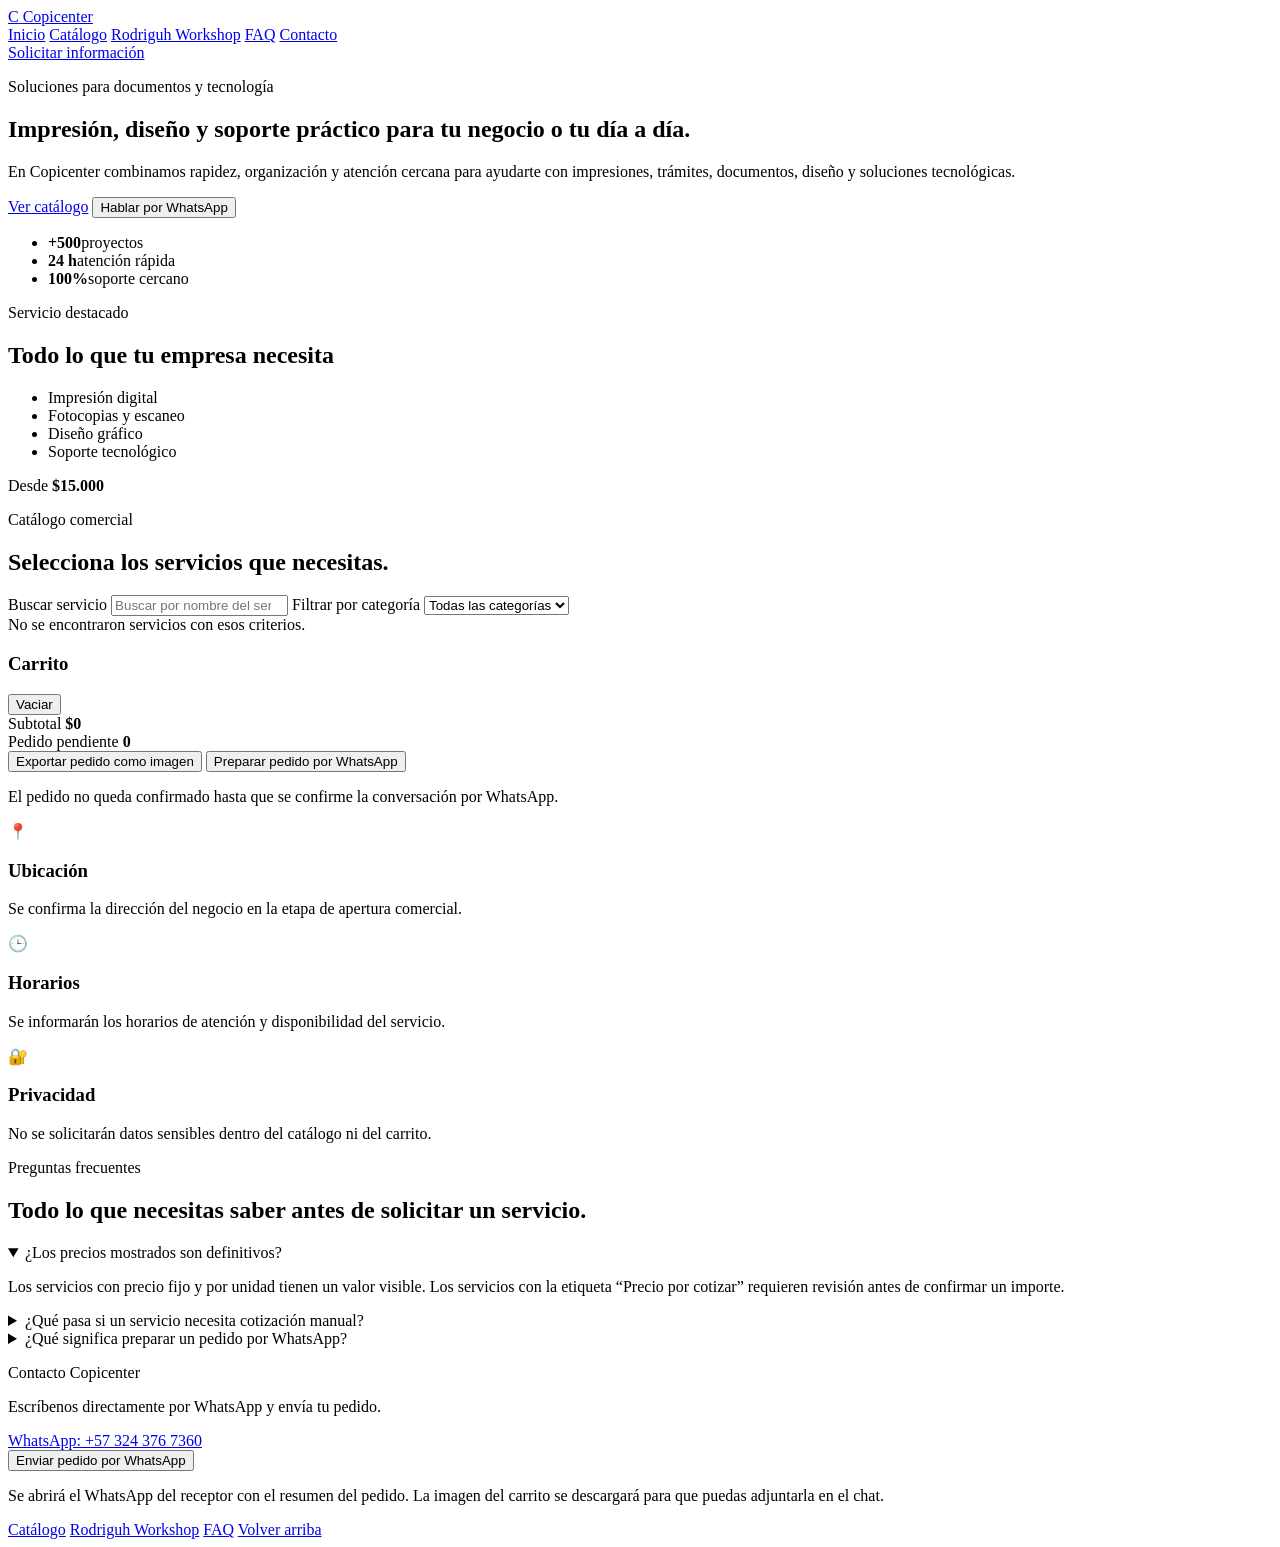
==== index.html @ 2877381b "Publish Copicenter website files" ====
<!DOCTYPE html>
<html lang="es">
  <head>
    <meta charset="UTF-8" />
    <meta name="viewport" content="width=device-width, initial-scale=1.0" />
    <meta
      name="description"
      content="Copicenter ofrece impresiones, documentos, diseño gráfico y soporte tecnológico con Rodrigoh Workshop."
    />
    <meta name="theme-color" content="#16834A" />
    <title>Copicenter | Impresión, documentos y tecnología</title>
    <link rel="icon" type="image/svg+xml" href="assets/favicon.svg" />
    <link rel="preconnect" href="https://fonts.googleapis.com" />
    <link rel="preconnect" href="https://fonts.gstatic.com" crossorigin />
    <link
      href="https://fonts.googleapis.com/css2?family=Inter:wght@400;500;600;700;800&display=swap"
      rel="stylesheet"
    />
    <link rel="stylesheet" href="styles/styles.css" />
    <script defer src="scripts/app.js"></script>
  </head>
  <body>
    <header class="site-header">
      <div class="container nav-wrap">
        <a href="#inicio" class="brand" aria-label="Volver al inicio">
          <span class="brand-mark">C</span>
          <span>Copicenter</span>
        </a>

        <nav class="main-nav" aria-label="Navegación principal">
          <a href="#inicio">Inicio</a>
          <a href="#catalogo">Catálogo</a>
          <a href="./rodriguh-workshop.html">Rodriguh Workshop</a>
          <a href="#faq">FAQ</a>
          <a href="#contacto">Contacto</a>
        </nav>

        <a class="button button-primary" href="#catalogo">Solicitar información</a>
      </div>
    </header>

    <main>
      <section class="hero theme-copicenter" id="inicio">
        <div class="container hero-grid">
          <div class="hero-copy">
            <p class="eyebrow">Soluciones para documentos y tecnología</p>
            <h1>Impresión, diseño y soporte práctico para tu negocio o tu día a día.</h1>
            <p class="lead">
              En Copicenter combinamos rapidez, organización y atención cercana para ayudarte con
              impresiones, trámites, documentos, diseño y soluciones tecnológicas.
            </p>

            <div class="hero-actions">
              <a class="button button-primary" href="#catalogo">Ver catálogo</a>
              <button class="button button-secondary" type="button" data-open-whatsapp>
                Hablar por WhatsApp
              </button>
            </div>

            <ul class="hero-stats" aria-label="estadísticas del servicio">
              <li><strong>+500</strong><span>proyectos</span></li>
              <li><strong>24 h</strong><span>atención rápida</span></li>
              <li><strong>100%</strong><span>soporte cercano</span></li>
            </ul>
          </div>

          <div class="hero-card" aria-label="Resumen del servicio destacado">
            <div class="card-badge">Servicio destacado</div>
            <h2>Todo lo que tu empresa necesita</h2>
            <ul>
              <li>Impresión digital</li>
              <li>Fotocopias y escaneo</li>
              <li>Diseño gráfico</li>
              <li>Soporte tecnológico</li>
            </ul>
            <div class="mini-price">
              <span>Desde</span>
              <strong>$15.000</strong>
            </div>
          </div>
        </div>
      </section>

      <section class="catalog-section section" id="catalogo">
        <div class="container">
          <div class="section-heading">
            <p class="eyebrow eyebrow-green">Catálogo comercial</p>
            <h2>Selecciona los servicios que necesitas.</h2>
          </div>

          <div class="catalog-layout">
            <div class="catalog-panel">
              <div class="toolbar" aria-label="Buscador y filtros">
                <label class="search-field">
                  <span class="sr-only">Buscar servicio</span>
                  <input id="catalog-search" type="search" placeholder="Buscar por nombre del servicio" />
                </label>

                <label class="filter-field">
                  <span class="sr-only">Filtrar por categoría</span>
                  <select id="category-filter">
                    <option value="all">Todas las categorías</option>
                  </select>
                </label>
              </div>

              <div id="catalog-list" class="service-grid" aria-live="polite"></div>
              <div id="catalog-empty" class="empty-state hidden" aria-live="polite">
                No se encontraron servicios con esos criterios.
              </div>
            </div>

            <aside class="cart-panel" aria-label="Carrito de compras">
              <div class="cart-header">
                <h3>Carrito</h3>
                <button id="clear-cart" class="link-button" type="button">Vaciar</button>
              </div>

              <div id="cart-items" class="cart-items"></div>

              <div class="cart-summary">
                <div class="summary-line">
                  <span>Subtotal</span>
                  <strong id="cart-subtotal">$0</strong>
                </div>
                <div class="summary-line warning">
                  <span>Pedido pendiente</span>
                  <strong id="manual-items-count">0</strong>
                </div>
              </div>

              <div class="cart-actions">
                <button id="export-cart-image" class="button button-secondary" type="button">
                  Exportar pedido como imagen
                </button>
                <button id="prepare-whatsapp" class="button button-primary" type="button">
                  Preparar pedido por WhatsApp
                </button>
                <p class="cart-note">
                  El pedido no queda confirmado hasta que se confirme la conversación por WhatsApp.
                </p>
              </div>
            </aside>
          </div>
        </div>
      </section>

      <section class="section info-strip">
        <div class="container info-grid">
          <div class="info-card">
            <span class="info-mark">📍</span>
            <div>
              <h3>Ubicación</h3>
              <p>Se confirma la dirección del negocio en la etapa de apertura comercial.</p>
            </div>
          </div>
          <div class="info-card">
            <span class="info-mark">🕒</span>
            <div>
              <h3>Horarios</h3>
              <p>Se informarán los horarios de atención y disponibilidad del servicio.</p>
            </div>
          </div>
          <div class="info-card">
            <span class="info-mark">🔐</span>
            <div>
              <h3>Privacidad</h3>
              <p>No se solicitarán datos sensibles dentro del catálogo ni del carrito.</p>
            </div>
          </div>
        </div>
      </section>

      <section class="section faq-section" id="faq">
        <div class="container faq-shell">
          <div class="section-heading left">
            <p class="eyebrow eyebrow-green">Preguntas frecuentes</p>
            <h2>Todo lo que necesitas saber antes de solicitar un servicio.</h2>
          </div>

          <div class="faq-list">
            <details open>
              <summary>¿Los precios mostrados son definitivos?</summary>
              <p>
                Los servicios con precio fijo y por unidad tienen un valor visible. Los servicios con la etiqueta
                “Precio por cotizar” requieren revisión antes de confirmar un importe.
              </p>
            </details>

            <details>
              <summary>¿Qué pasa si un servicio necesita cotización manual?</summary>
              <p>
                Se conserva en el carrito como un servicio pendiente y se incluye en el mensaje de WhatsApp para
                revisar los detalles antes de confirmar una tarifa final.
              </p>
            </details>

            <details>
              <summary>¿Qué significa preparar un pedido por WhatsApp?</summary>
              <p>
                Es una solicitud comercial preliminar. No reemplaza la confirmación final del negocio ni la
                conversación directa con el cliente.
              </p>
            </details>
          </div>
        </div>
      </section>
    </main>

    <footer class="site-footer" id="contacto">
      <div class="container footer-wrap">
        <div class="footer-contact">
          <div>
            <p class="footer-brand">Contacto Copicenter</p>
            <p>Escríbenos directamente por WhatsApp y envía tu pedido.</p>
            <a class="footer-phone" href="https://wa.me/573243767360" target="_blank" rel="noopener">
              WhatsApp: +57 324 376 7360
            </a>
          </div>

          <div class="contact-actions">
            <button id="contact-whatsapp" class="button button-primary" type="button">
              Enviar pedido por WhatsApp
            </button>
            <p class="contact-note">
              Se abrirá el WhatsApp del receptor con el resumen del pedido. La imagen del carrito se descargará
              para que puedas adjuntarla en el chat.
            </p>
            <p id="contact-alert" class="contact-alert" role="status" aria-live="polite"></p>
          </div>
        </div>

        <div class="footer-links">
          <a href="#catalogo">Catálogo</a>
          <a href="./rodriguh-workshop.html">Rodriguh Workshop</a>
          <a href="#faq">FAQ</a>
          <a href="#inicio">Volver arriba</a>
        </div>
      </div>
    </footer>
  </body>
</html>
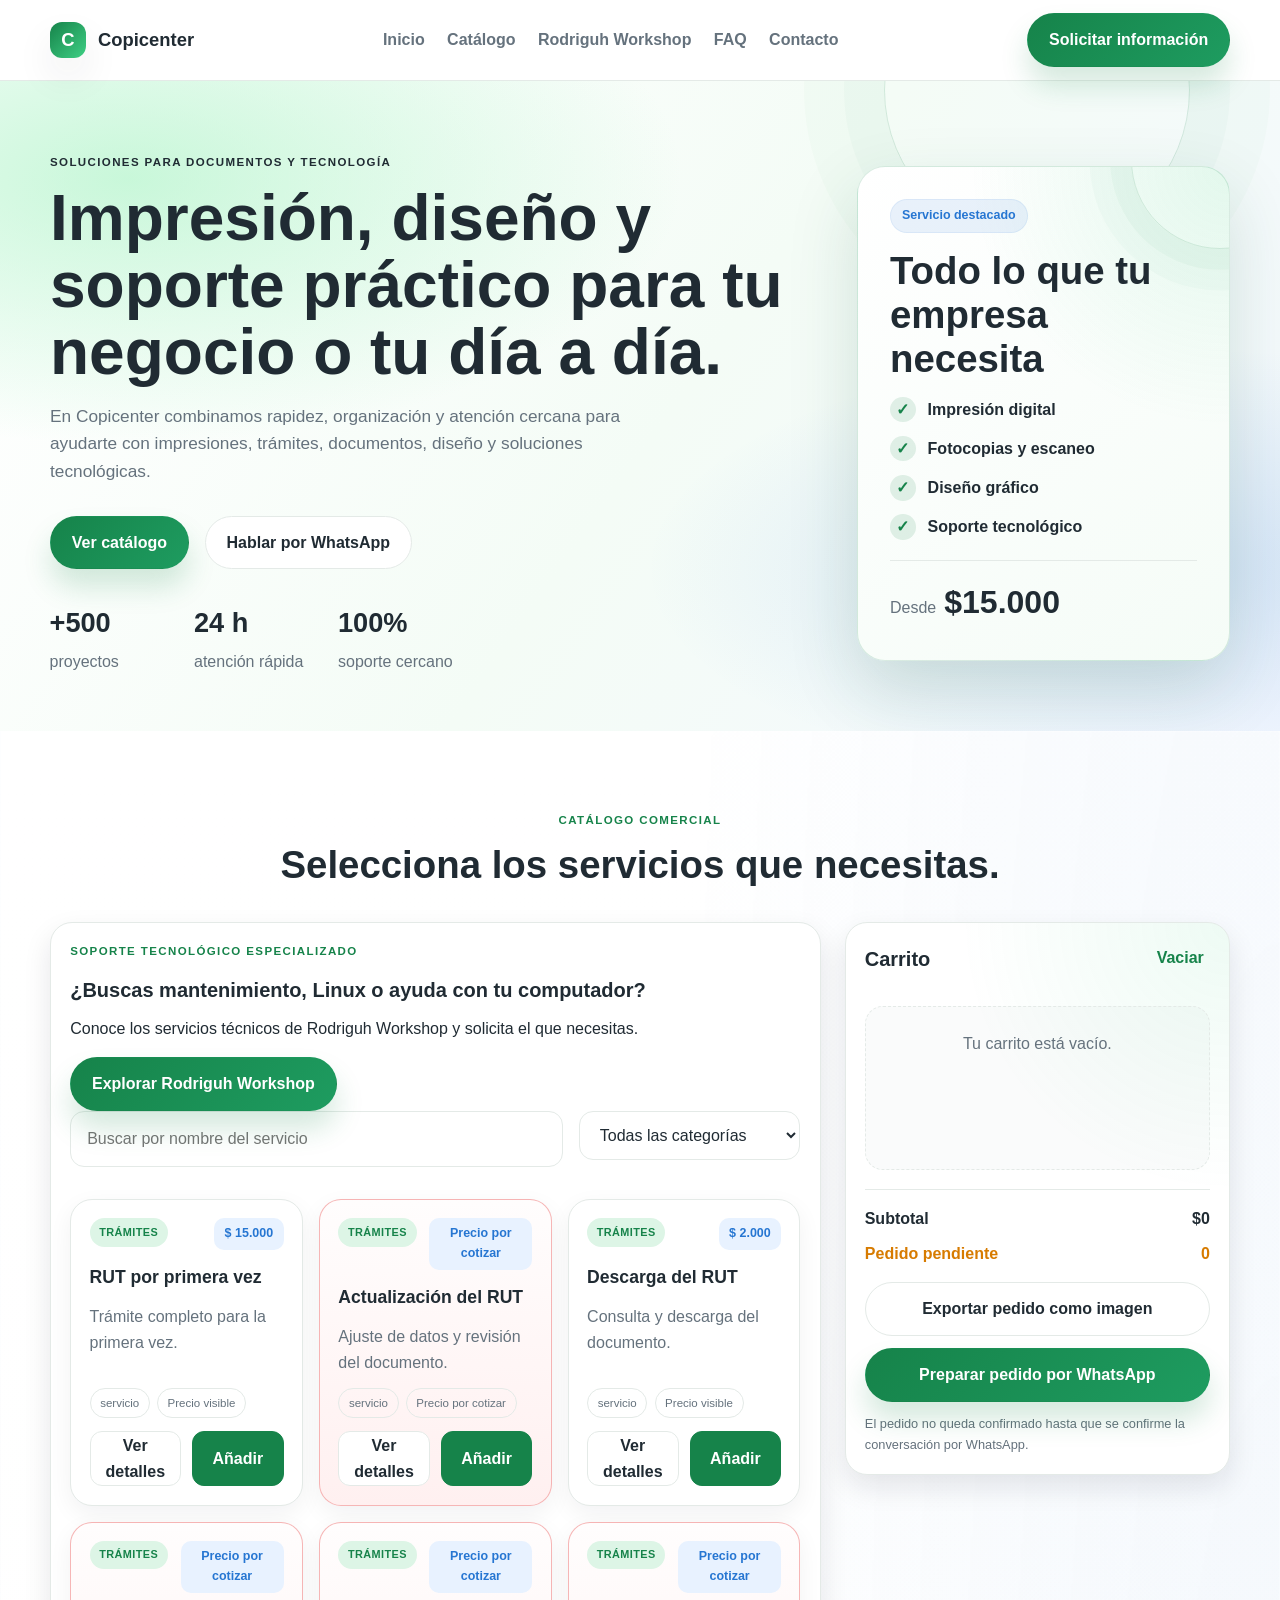
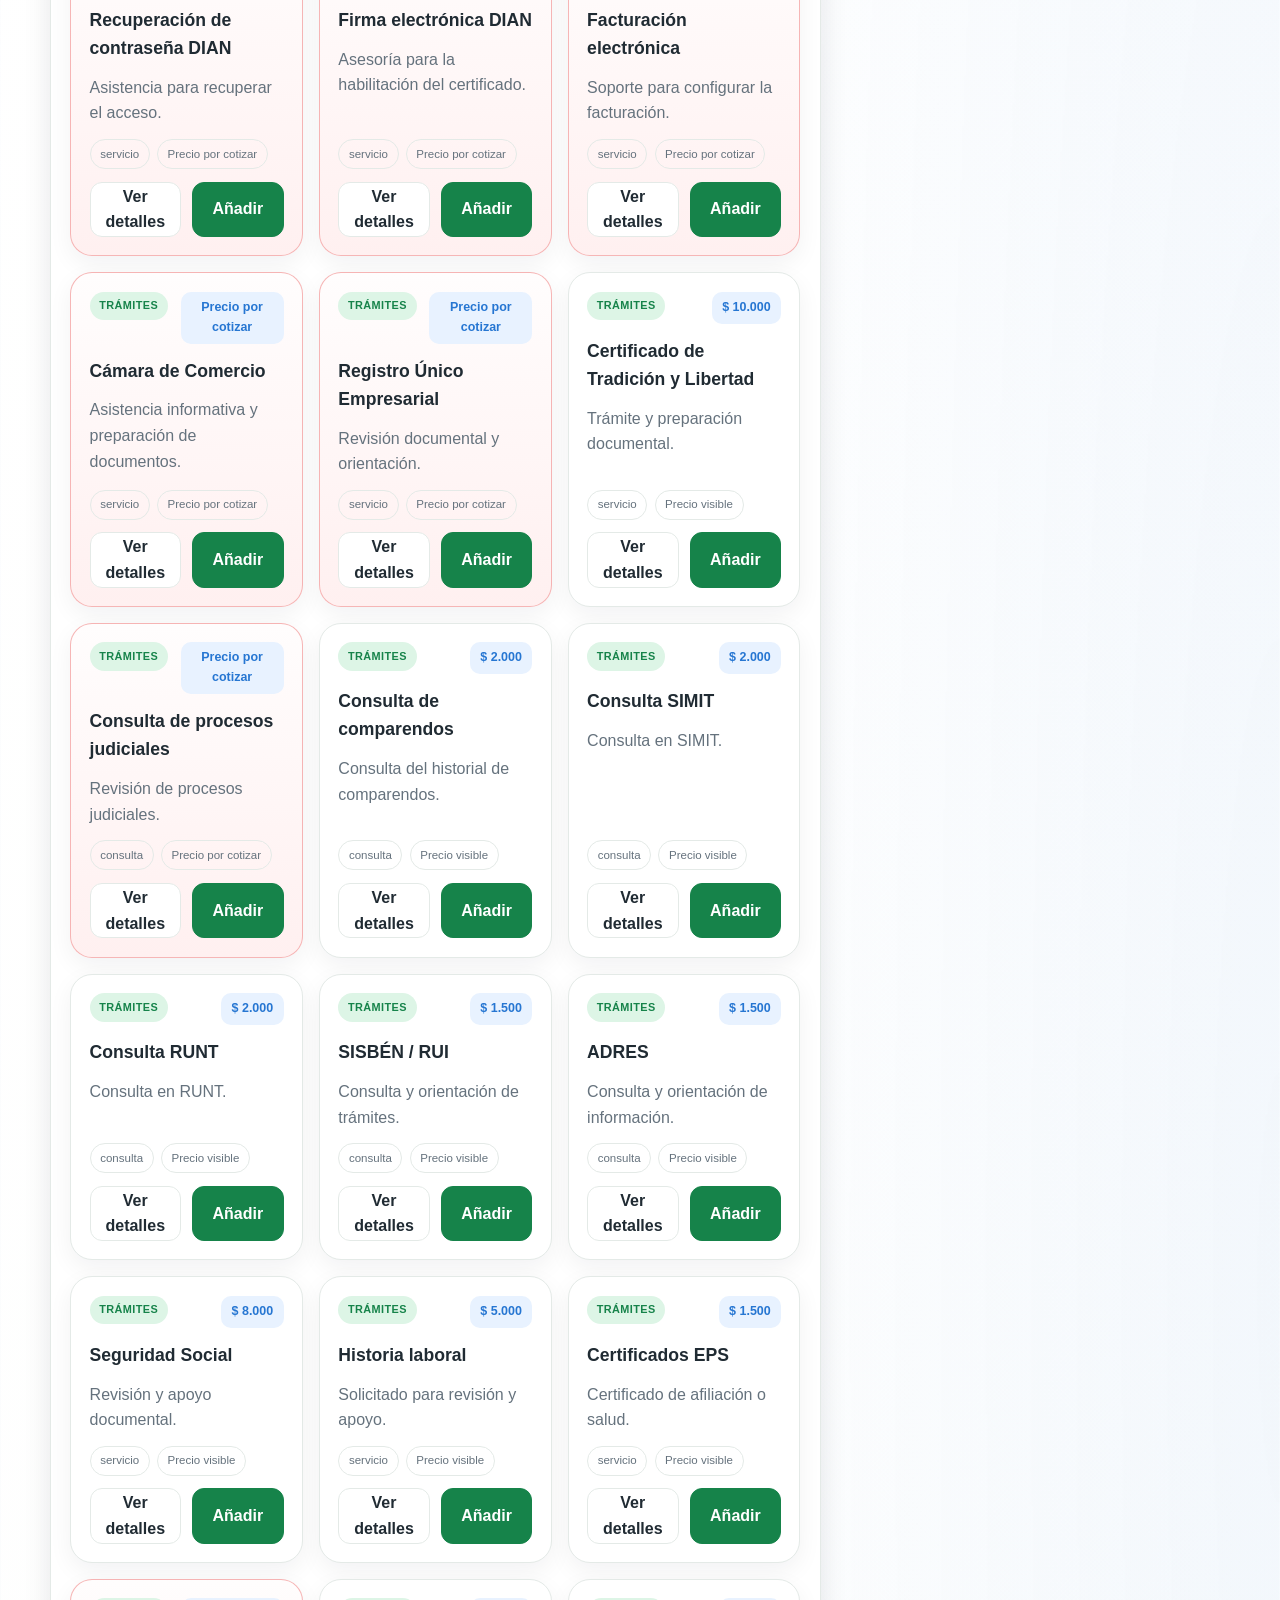
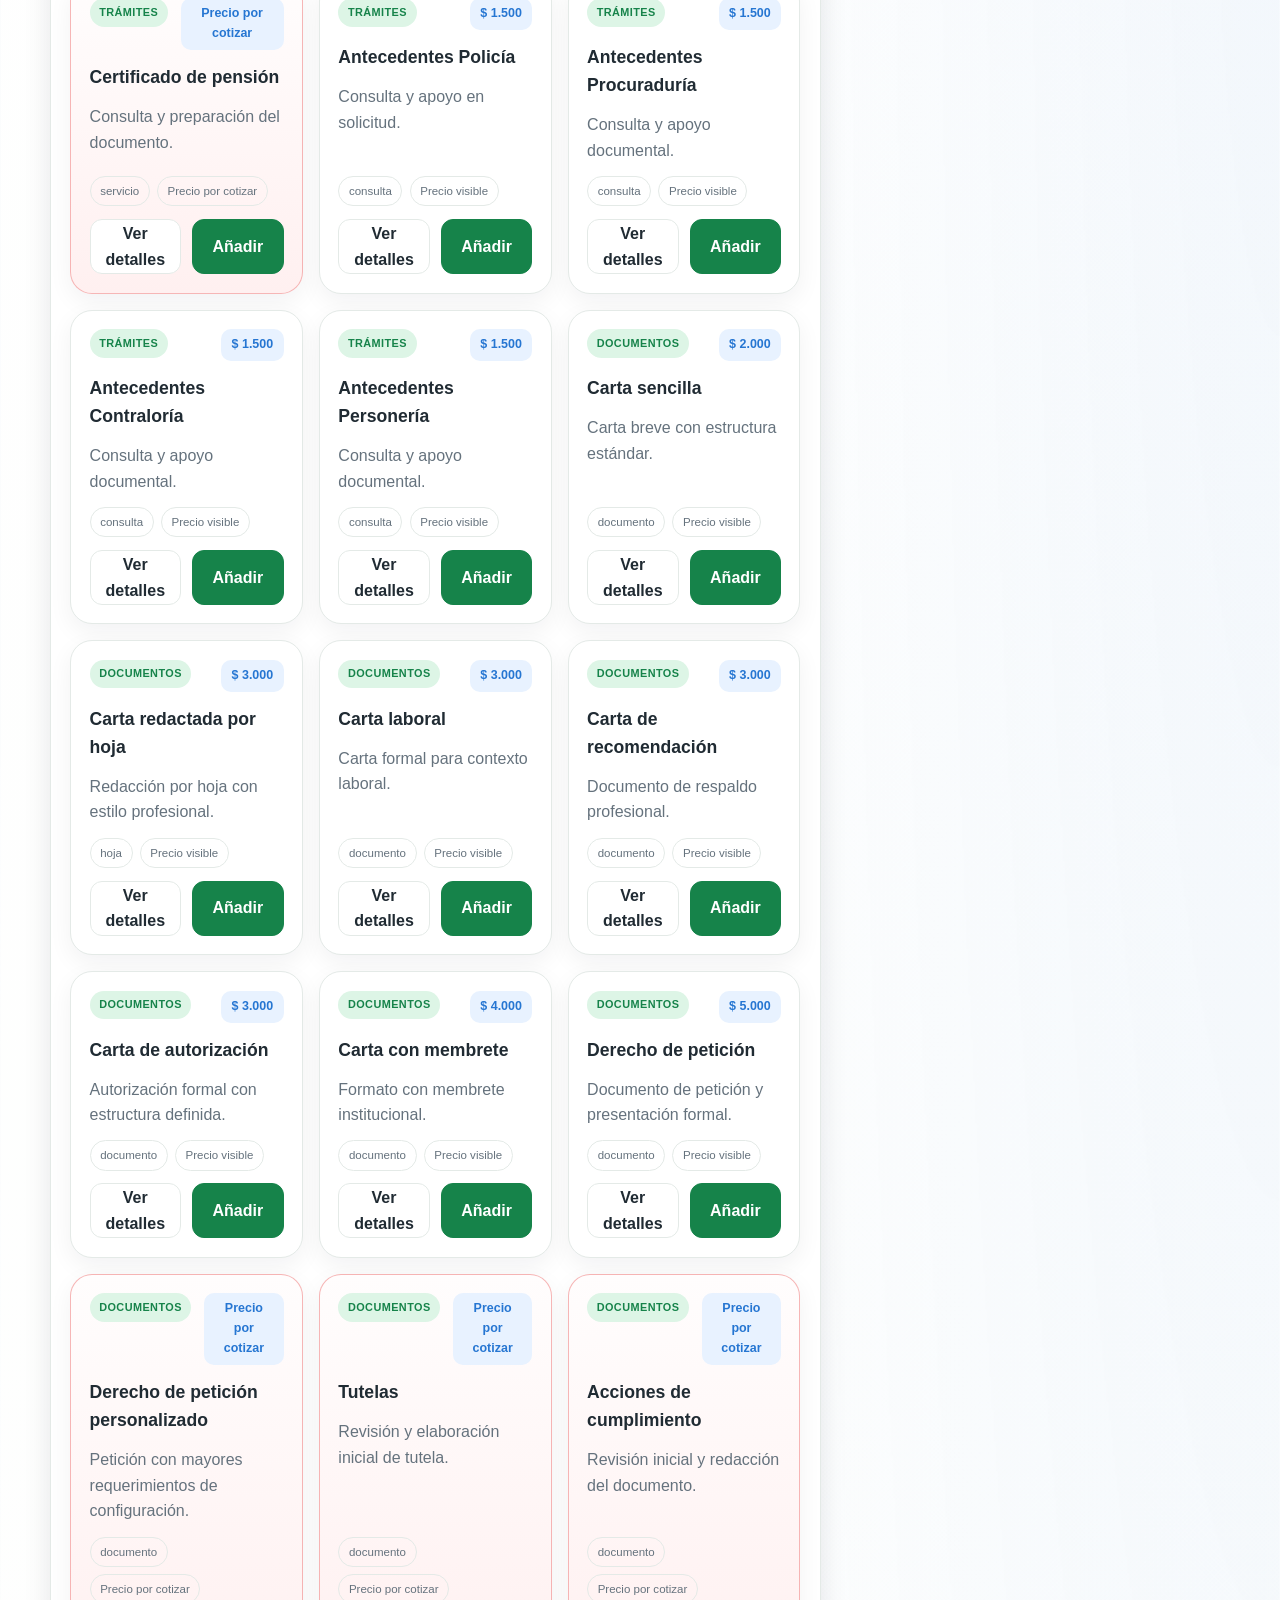
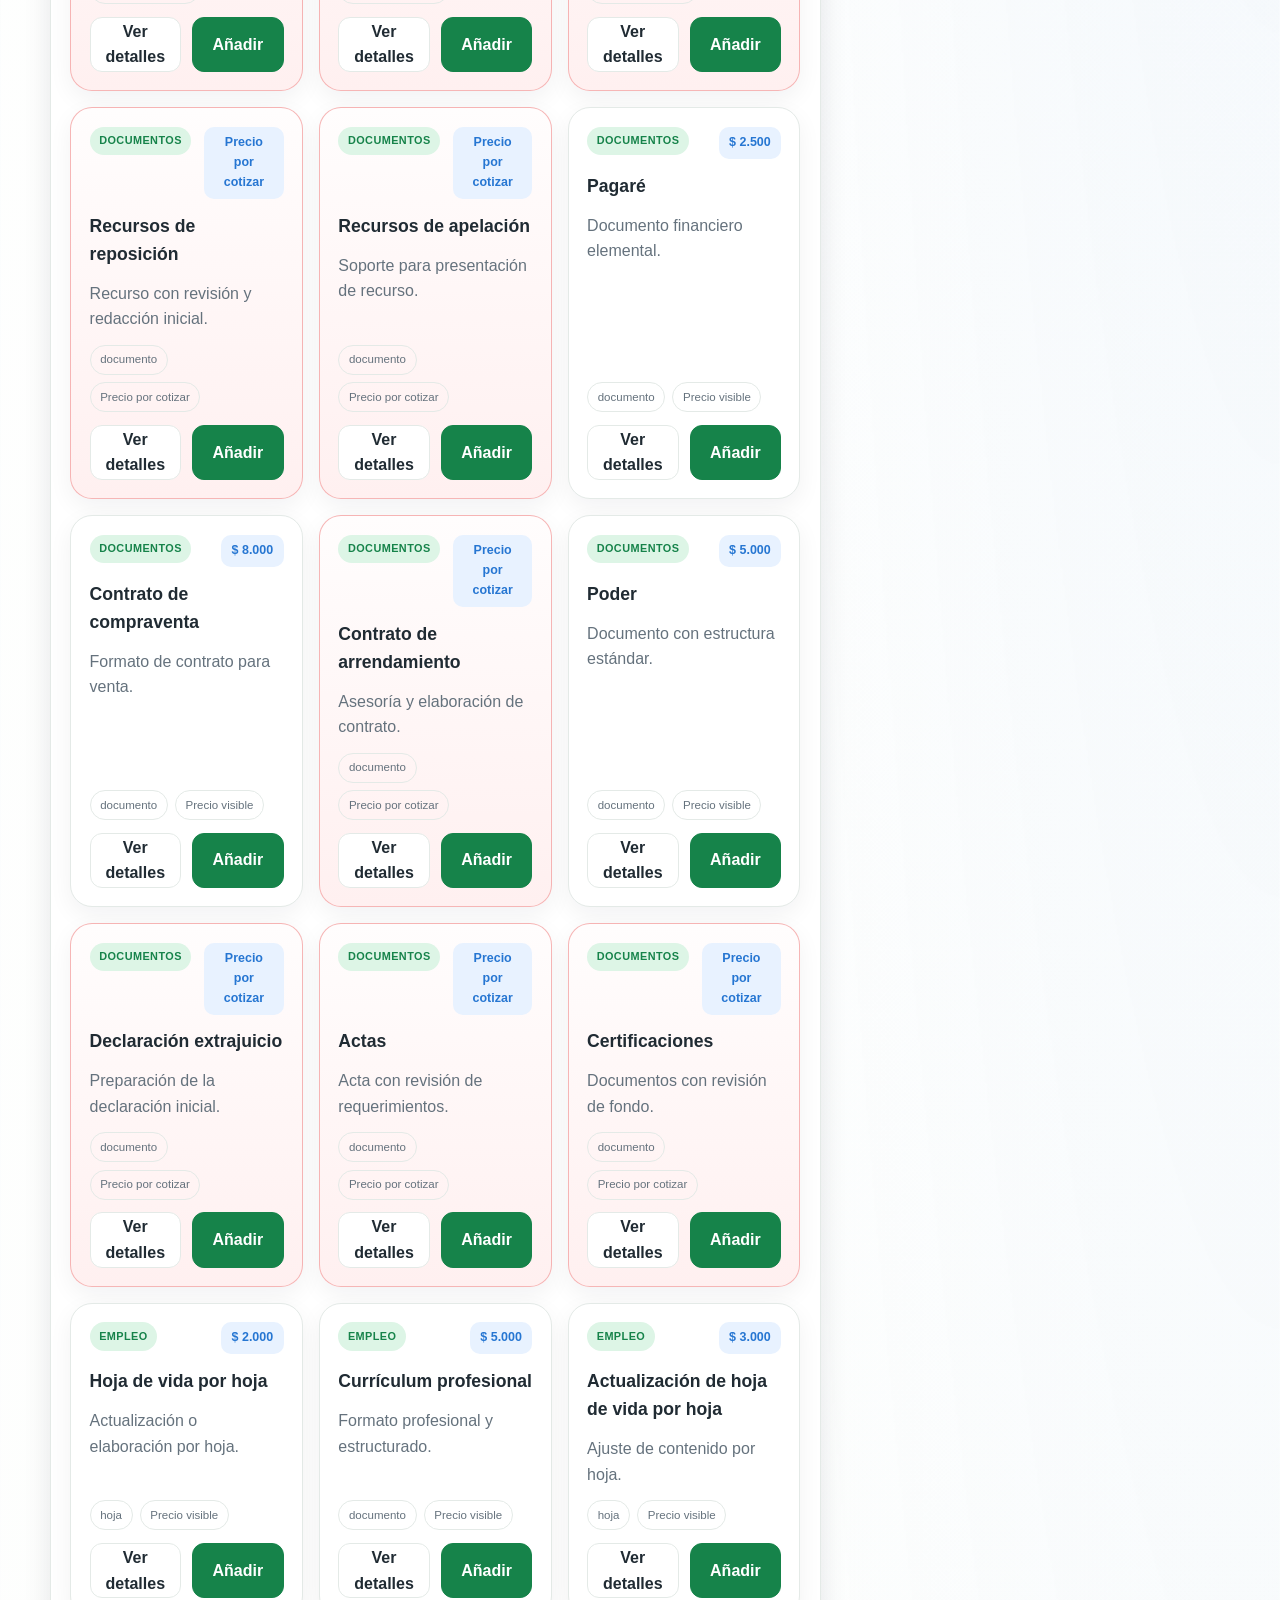
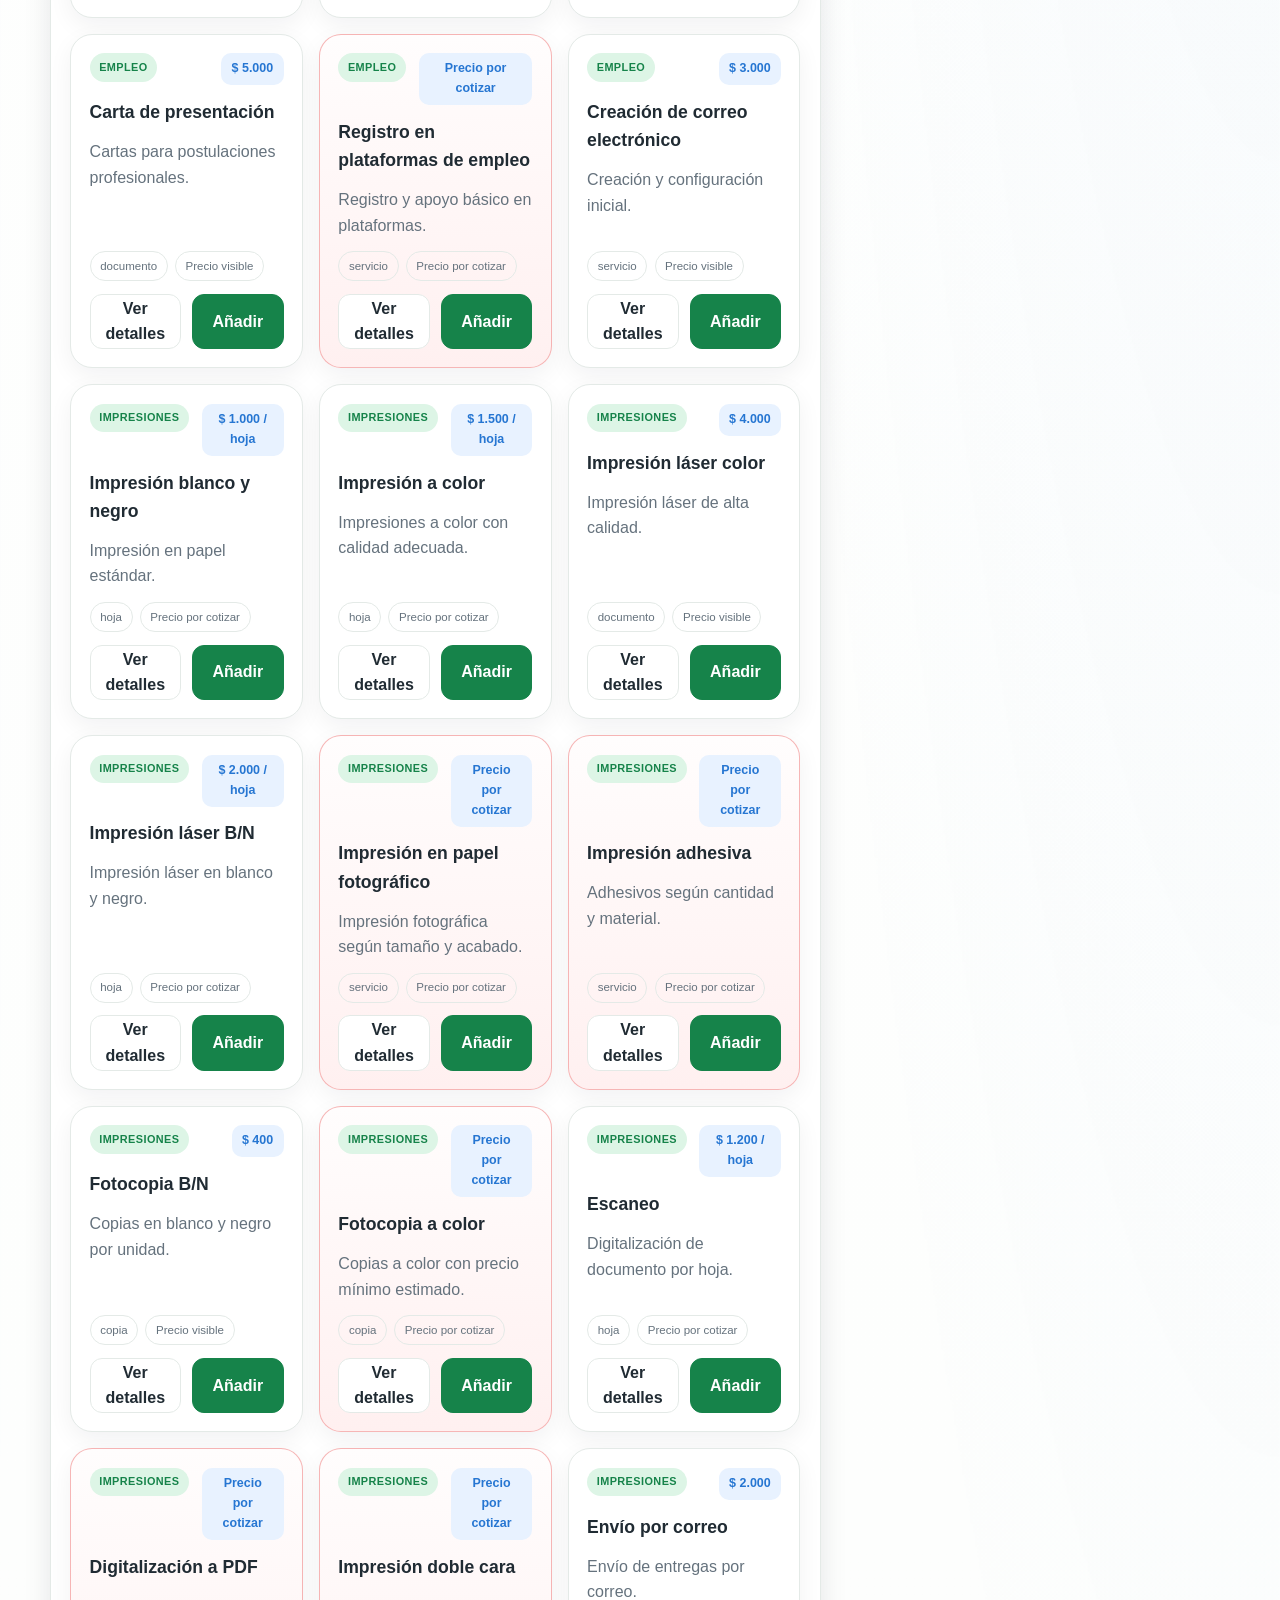
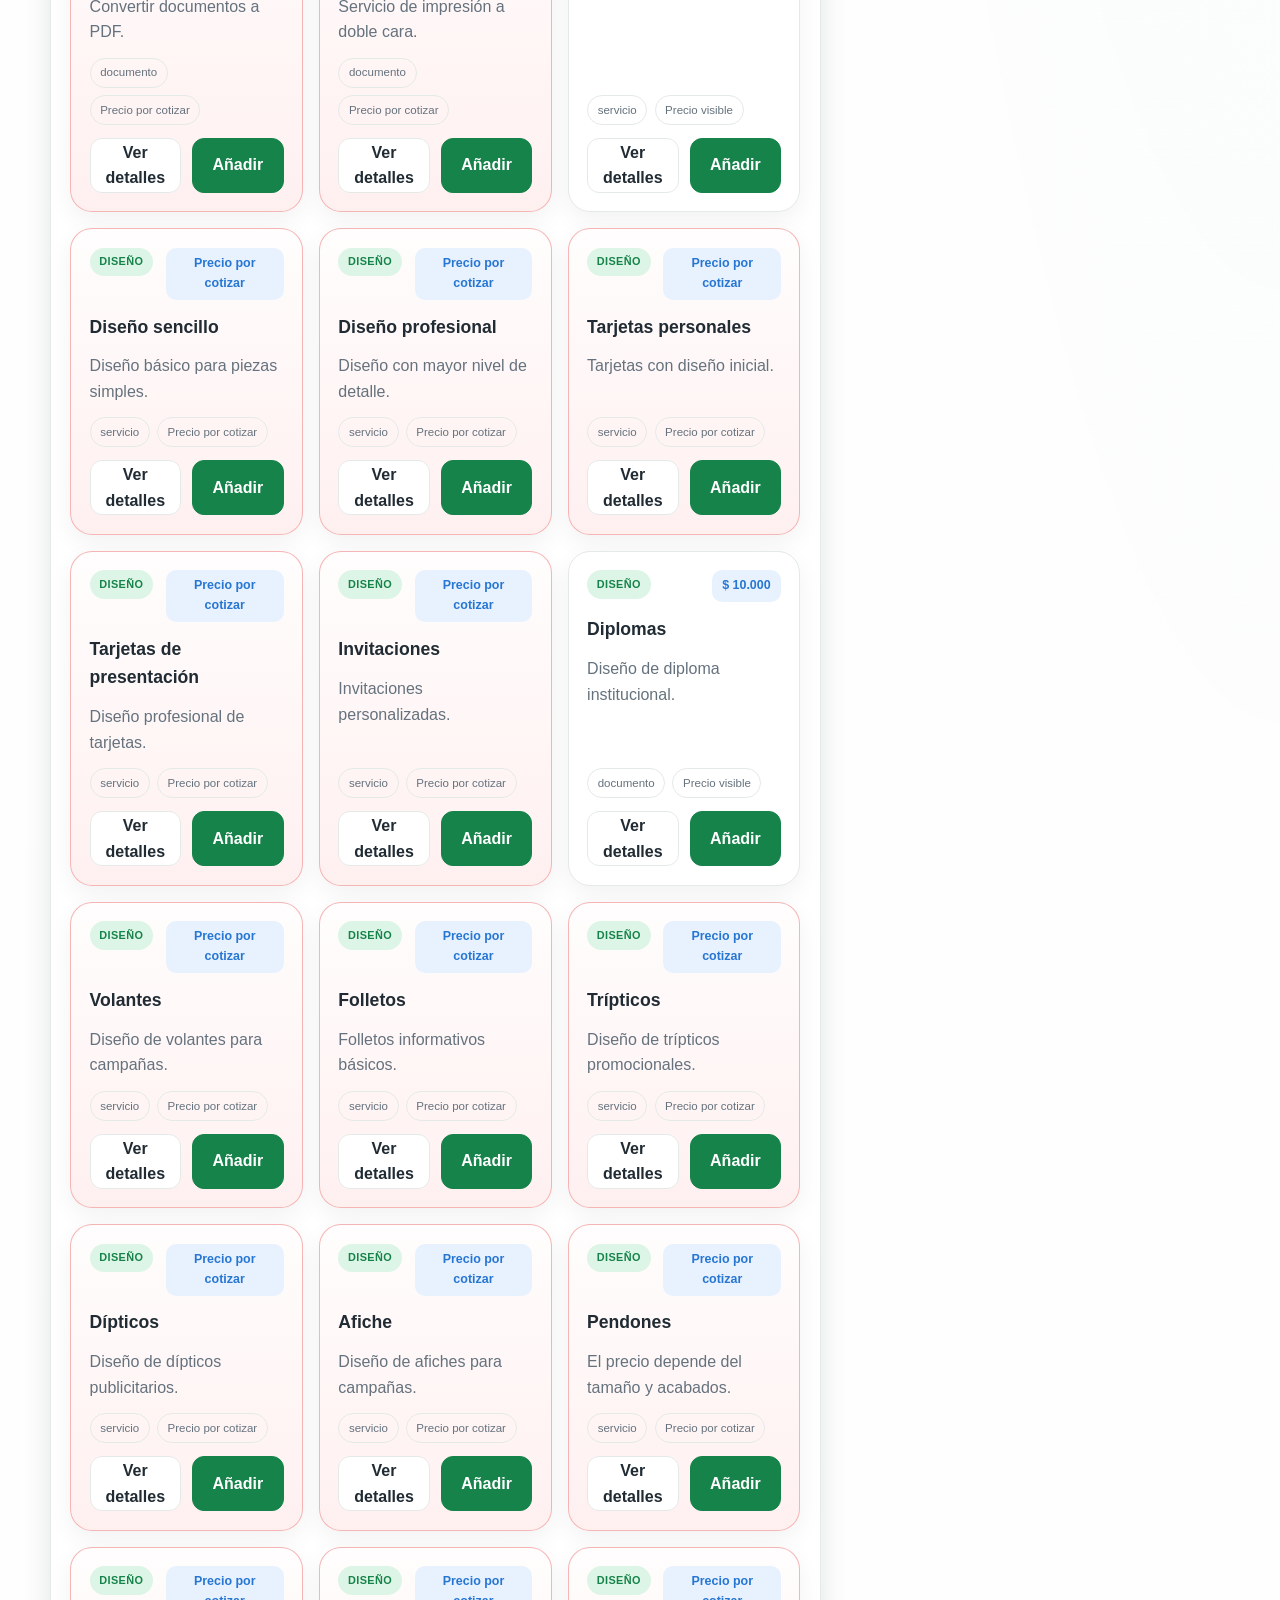
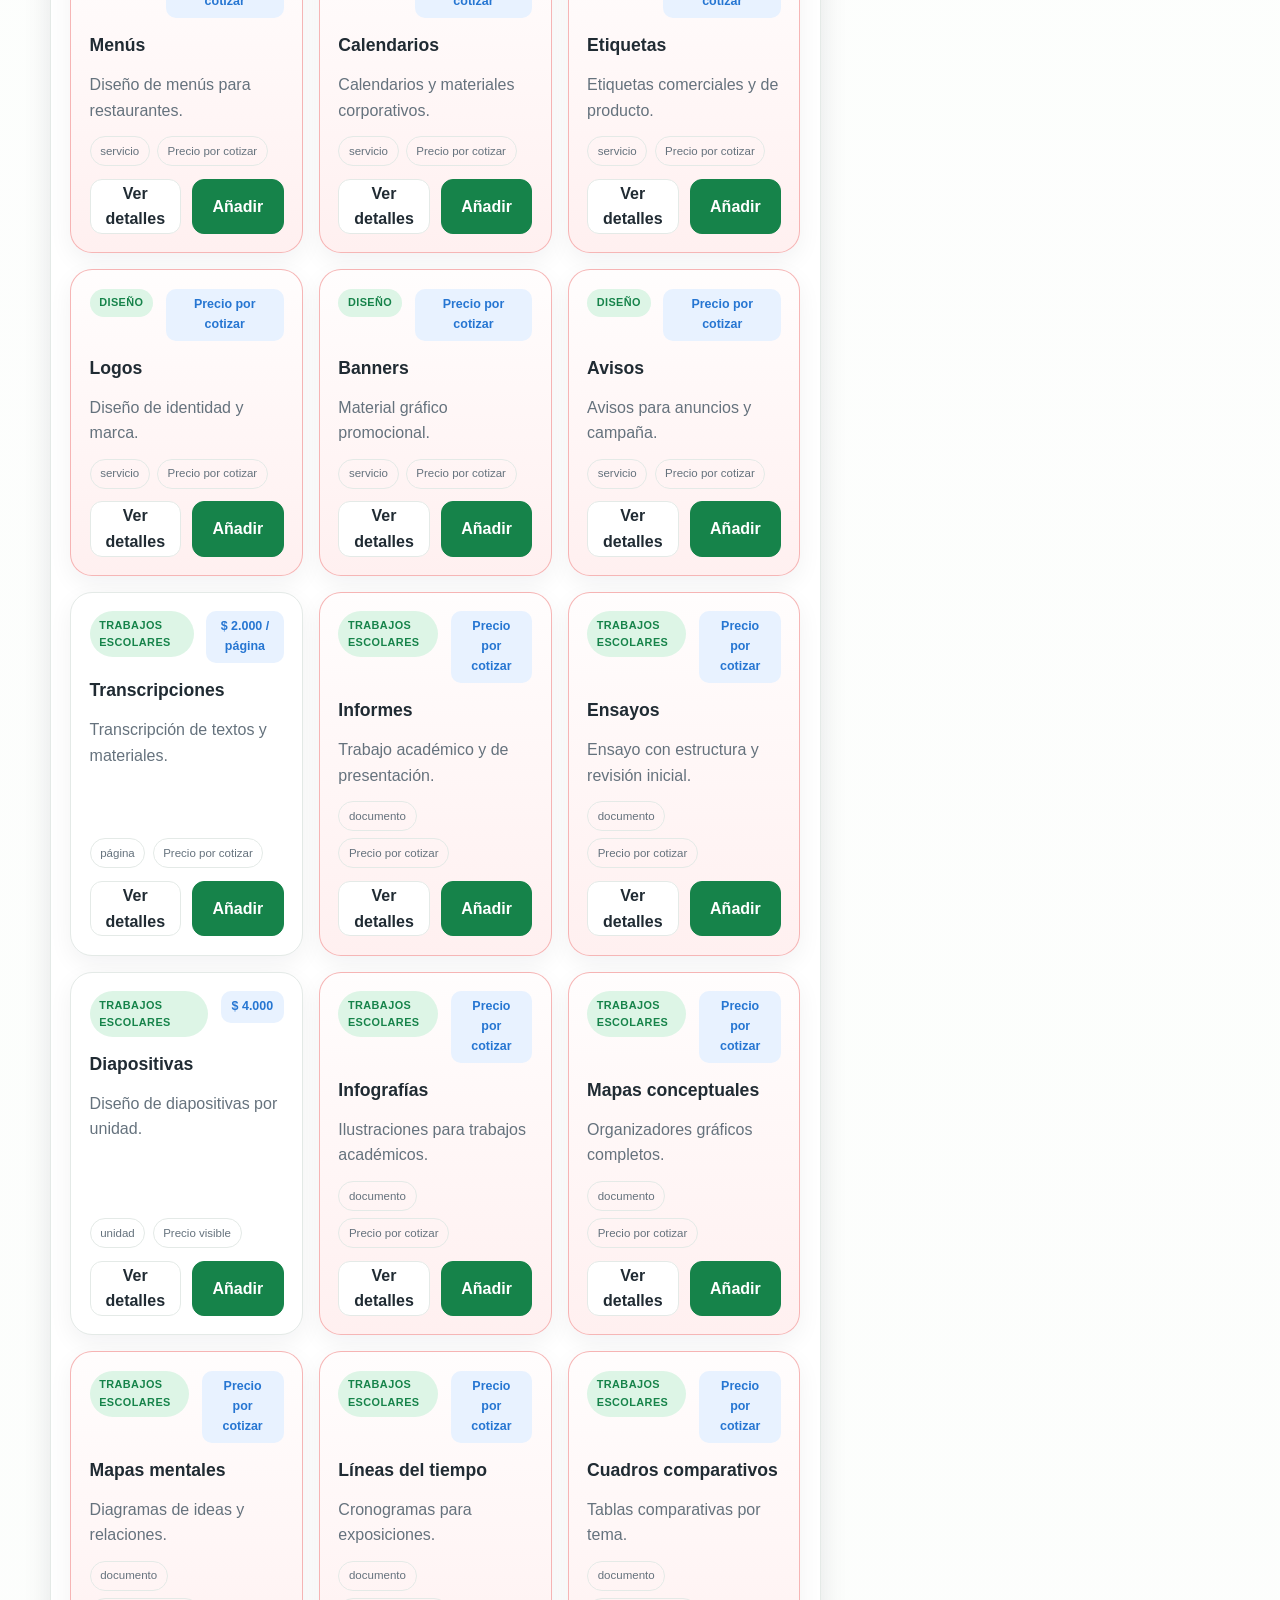
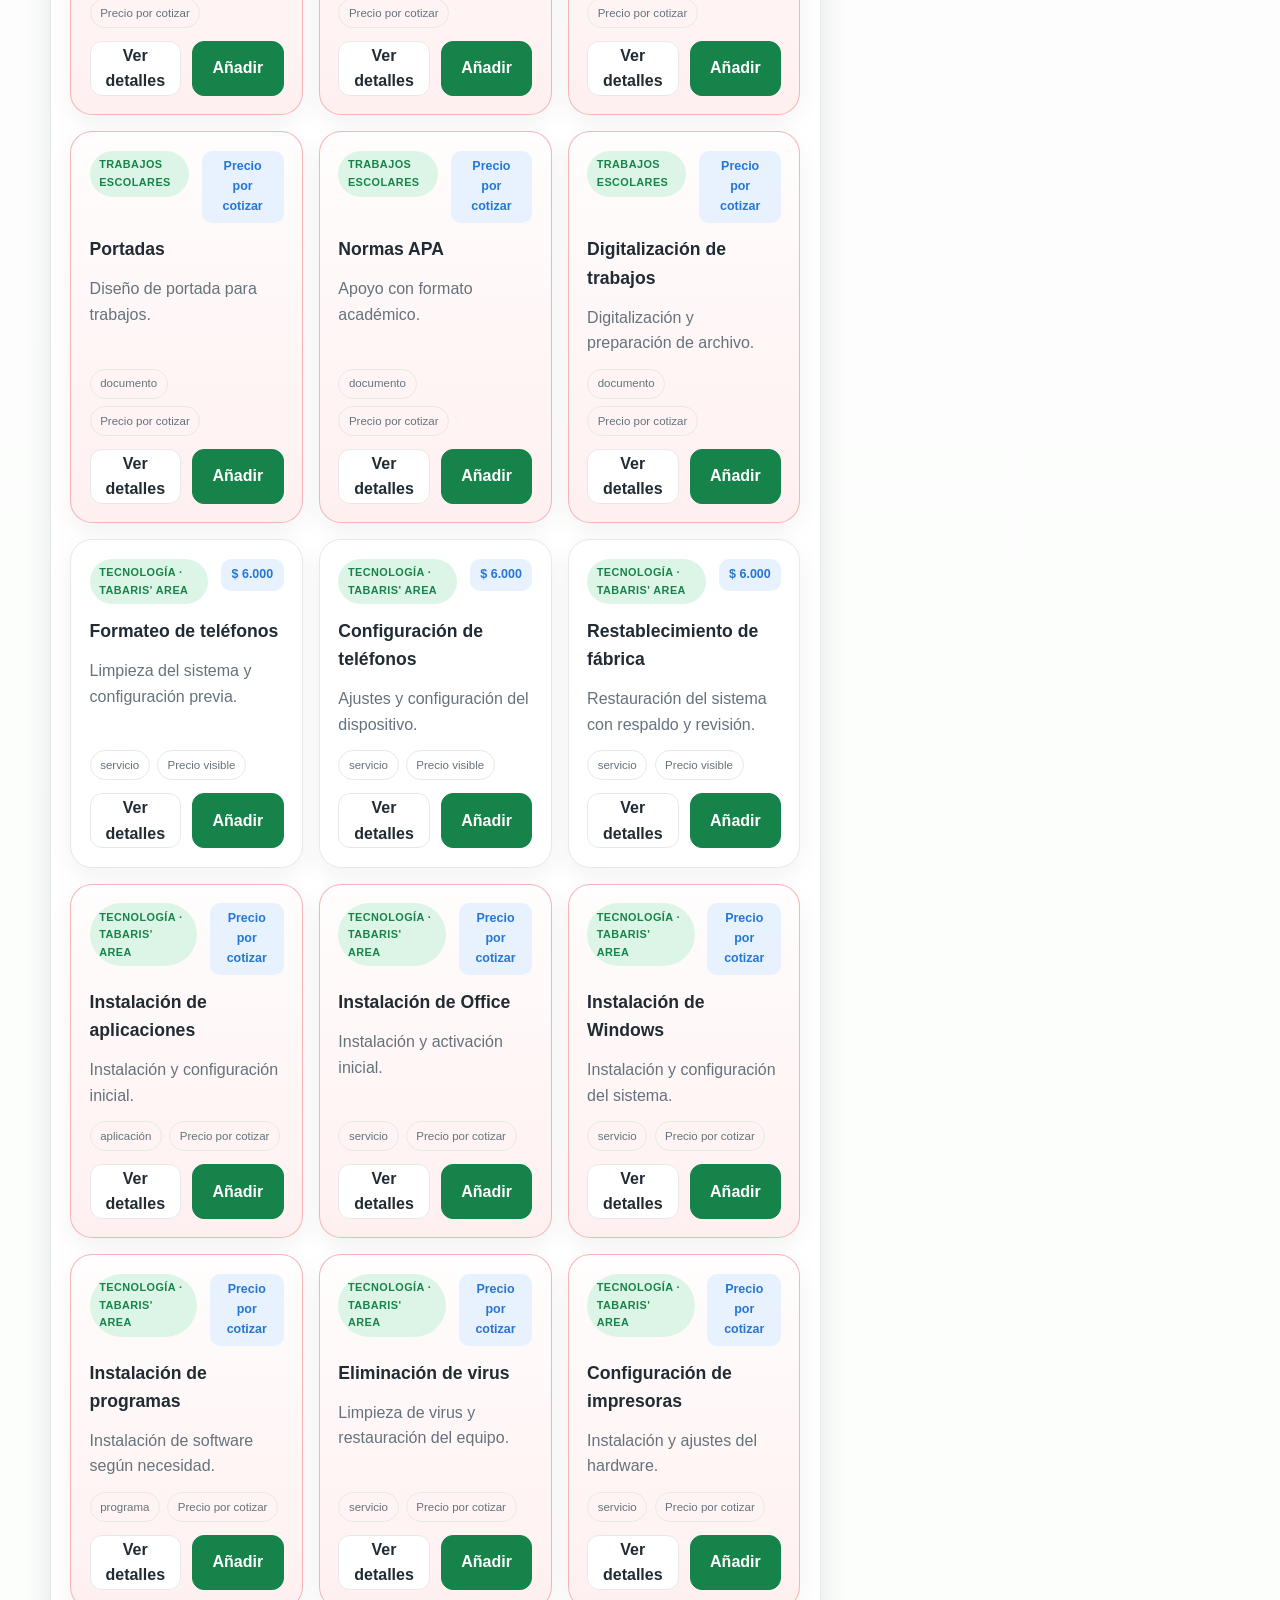
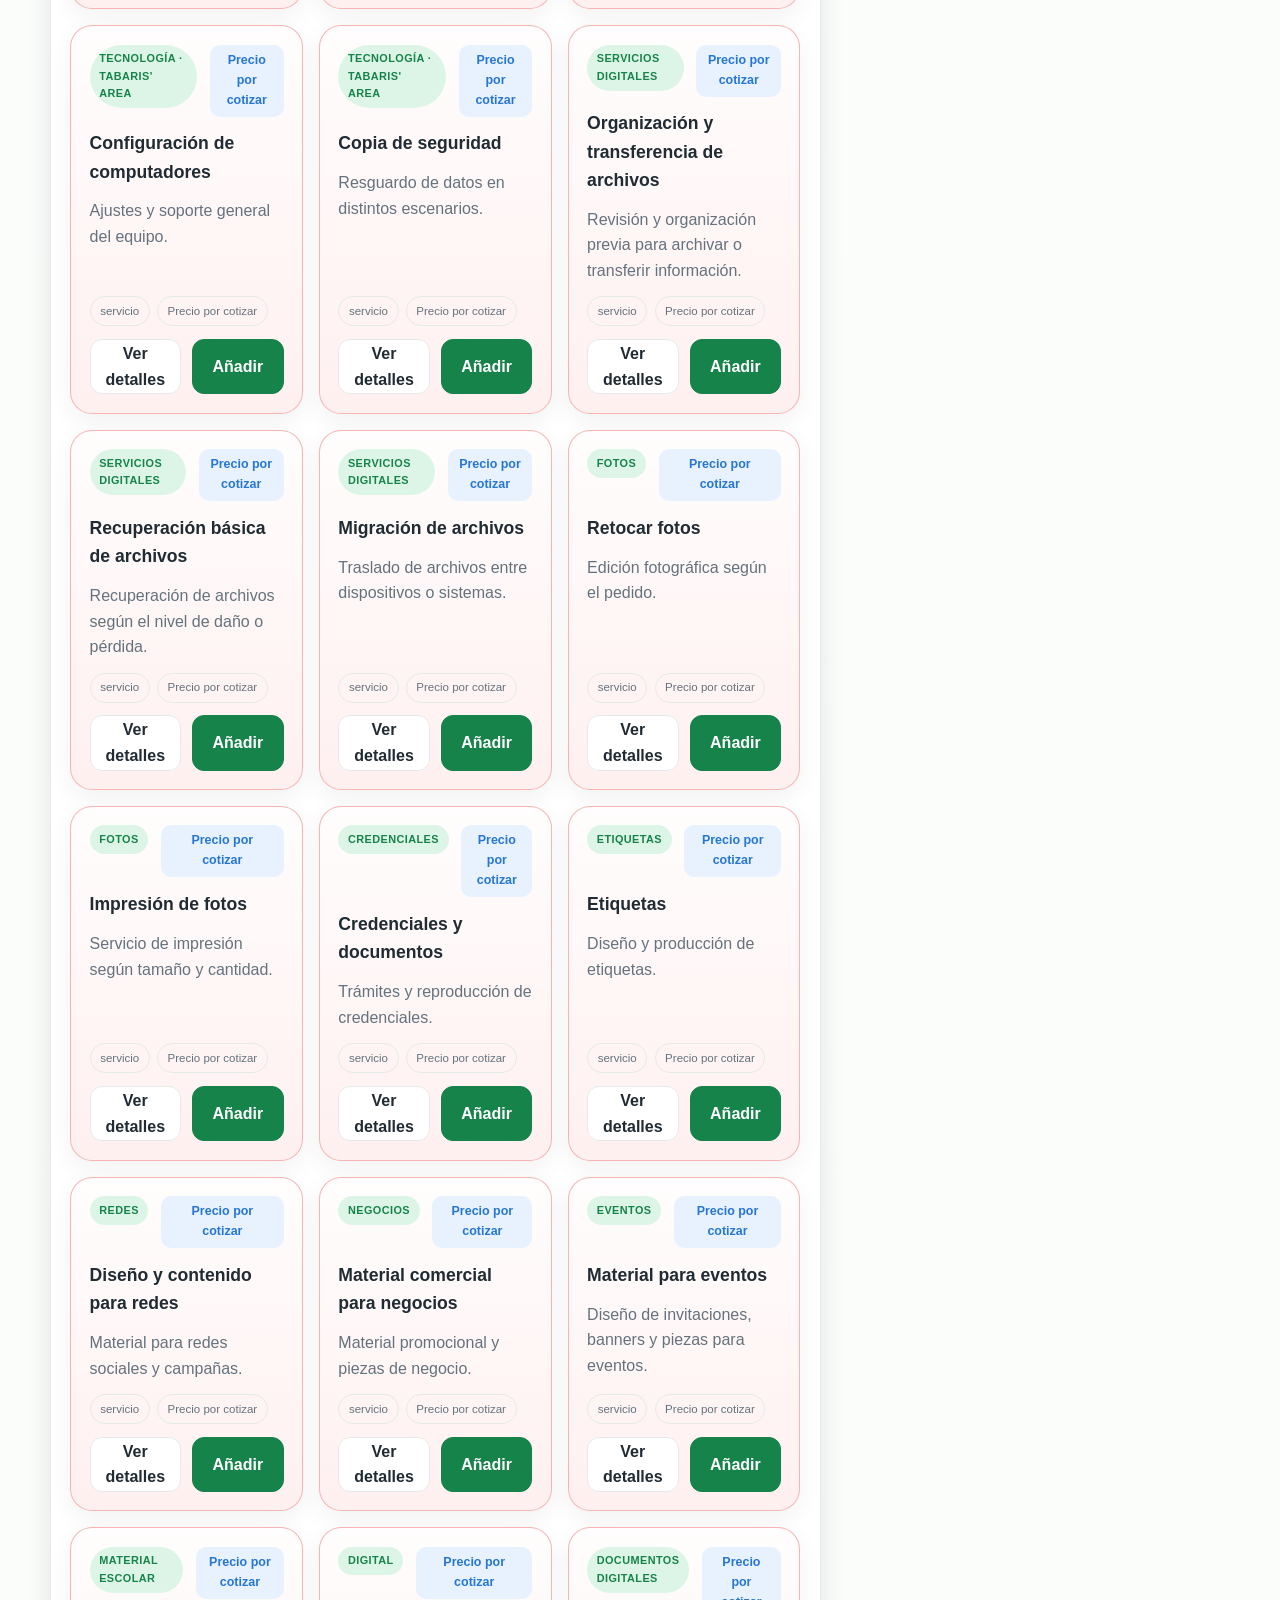
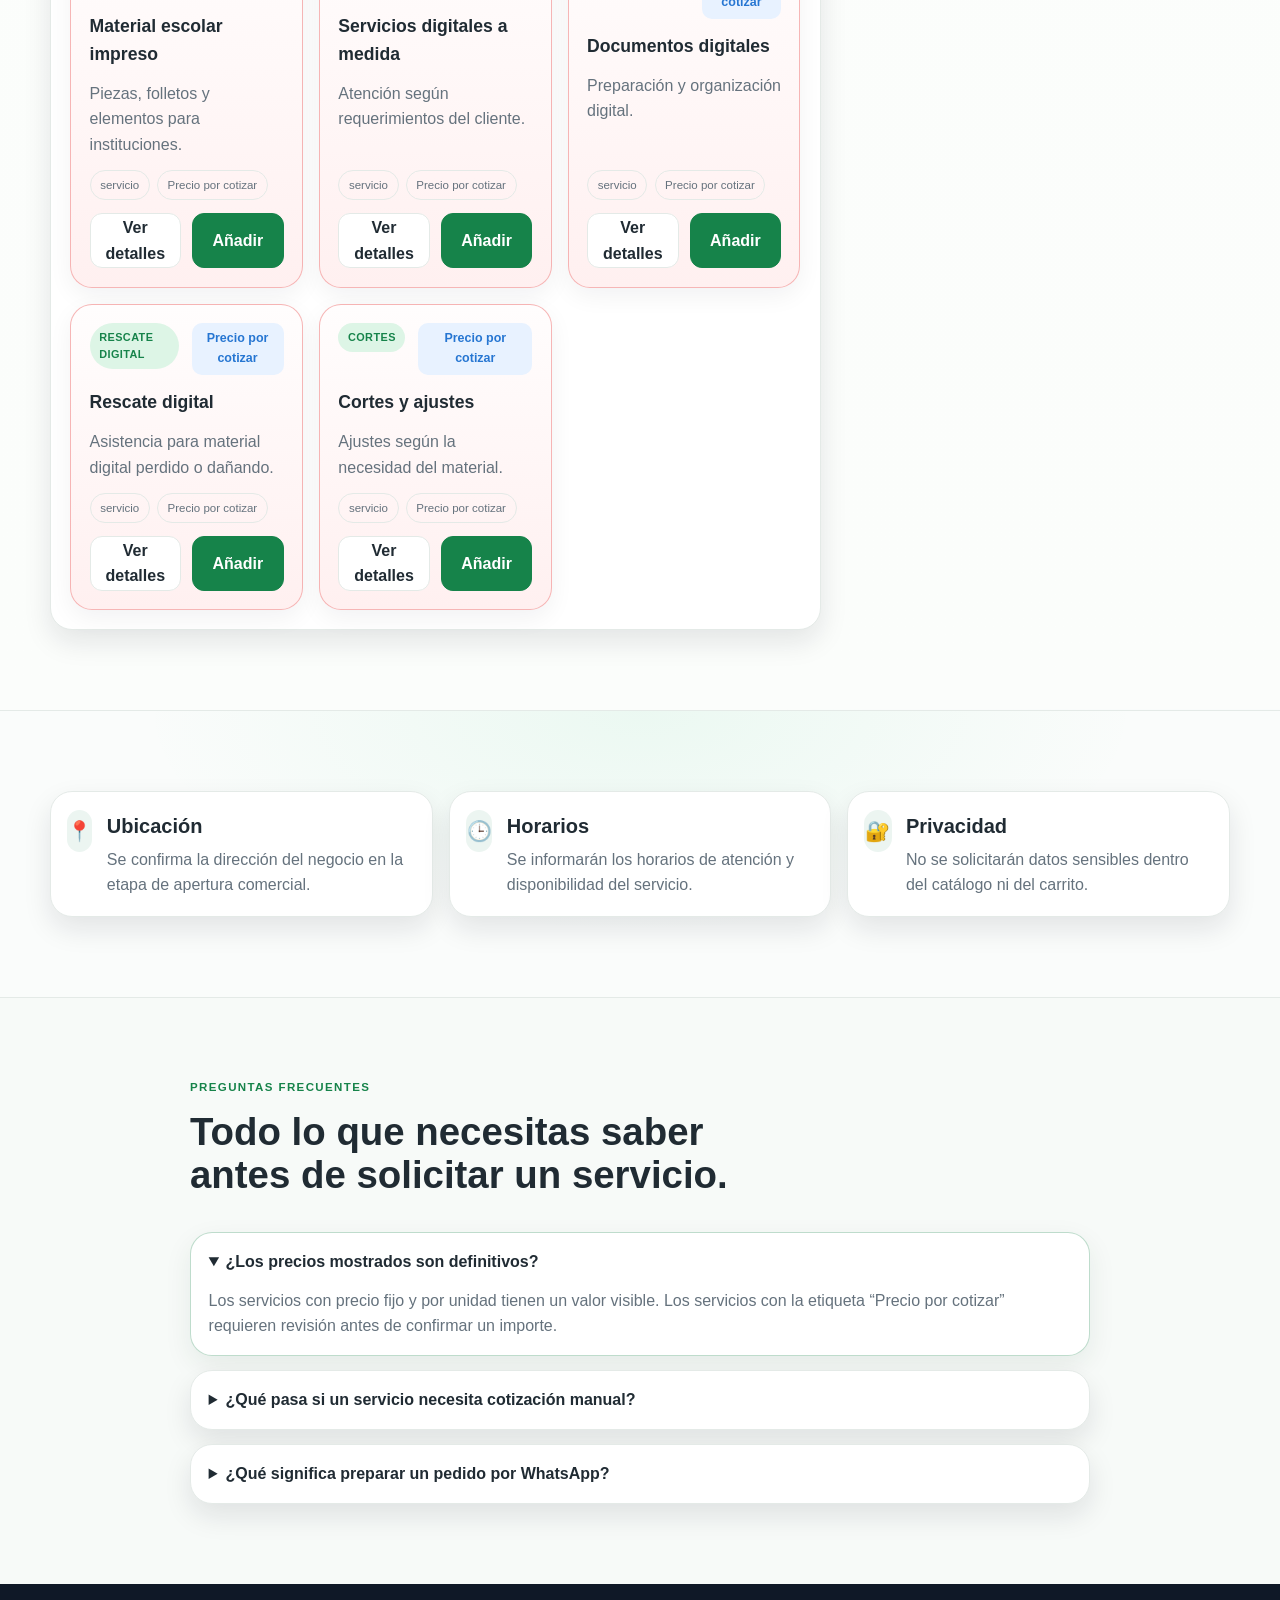
==== commit 44152eb4: "Update catalog workshop promotion and contact" ====
--- a/index.html
+++ b/index.html
@@ -90,6 +90,17 @@
 
           <div class="catalog-layout">
             <div class="catalog-panel">
+              <aside class="catalog-workshop-promo" aria-label="Servicios de Rodriguh Workshop">
+                <div>
+                  <p class="eyebrow eyebrow-green">Soporte tecnológico especializado</p>
+                  <h3>¿Buscas mantenimiento, Linux o ayuda con tu computador?</h3>
+                  <p>Conoce los servicios técnicos de Rodriguh Workshop y solicita el que necesitas.</p>
+                </div>
+                <a class="button button-primary" href="./rodriguh-workshop.html#catalogo">
+                  Explorar Rodriguh Workshop
+                </a>
+              </aside>
+
               <div class="toolbar" aria-label="Buscador y filtros">
                 <label class="search-field">
                   <span class="sr-only">Buscar servicio</span>
@@ -213,8 +224,8 @@
           <div>
             <p class="footer-brand">Contacto Copicenter</p>
             <p>Escríbenos directamente por WhatsApp y envía tu pedido.</p>
-            <a class="footer-phone" href="https://wa.me/573243767360" target="_blank" rel="noopener">
-              WhatsApp: +57 324 376 7360
+            <a class="footer-phone" href="https://wa.me/573000290582" target="_blank" rel="noopener">
+              WhatsApp: +57 300 029 0582
             </a>
           </div>
 
--- a/styles/styles.css
+++ b/styles/styles.css
@@ -0,0 +1,1320 @@
+:root {
+  --copicenter-primary: #16834a;
+  --copicenter-primary-soft: #ddf5e6;
+  --copicenter-secondary: #2676d2;
+  --copicenter-secondary-soft: #e8f2ff;
+  --copicenter-red: #f4a6a6;
+  --copicenter-red-soft: #fff0f0;
+  --copicenter-bg: #ffffff;
+  --copicenter-surface: #fafcfb;
+  --copicenter-surface-strong: #ffffff;
+  --copicenter-text: #202b33;
+  --copicenter-text-soft: #65727d;
+  --copicenter-border: #e4eae7;
+  --copicenter-shadow: 0 18px 38px rgba(32, 43, 51, 0.08);
+
+  --workshop-bg: #080b14;
+  --workshop-surface: #101626;
+  --workshop-surface-strong: #151e31;
+  --workshop-neon: #00cfff;
+  --workshop-electric: #1677ff;
+  --workshop-cyan: #65f5ff;
+  --workshop-text: #f3f7ff;
+  --workshop-text-soft: #9baac4;
+  --workshop-border: #263750;
+  --workshop-glow: rgba(0, 207, 255, 0.28);
+
+  --success: #10885a;
+  --warning: #d77b00;
+  --danger: #c64646;
+  --shadow-soft: 0 12px 28px rgba(16, 24, 40, 0.1);
+}
+
+* {
+  box-sizing: border-box;
+}
+
+html {
+  scroll-behavior: smooth;
+}
+
+body {
+  margin: 0;
+  font-family: "Inter", sans-serif;
+  background: var(--copicenter-bg);
+  color: var(--copicenter-text);
+  line-height: 1.6;
+}
+
+a {
+  color: inherit;
+  text-decoration: none;
+}
+
+button,
+input,
+select,
+textarea {
+  font: inherit;
+}
+
+button {
+  cursor: pointer;
+}
+
+img {
+  max-width: 100%;
+  display: block;
+}
+
+.container {
+  width: min(1180px, calc(100% - 2rem));
+  margin: 0 auto;
+}
+
+.section {
+  padding: 5rem 0;
+}
+
+.site-header {
+  position: sticky;
+  top: 0;
+  z-index: 20;
+  background: rgba(255, 255, 255, 0.9);
+  backdrop-filter: blur(12px);
+  border-bottom: 1px solid var(--copicenter-border);
+}
+
+.nav-wrap {
+  min-height: 80px;
+  display: flex;
+  align-items: center;
+  justify-content: space-between;
+  gap: 1rem;
+}
+
+.brand {
+  display: inline-flex;
+  align-items: center;
+  gap: 0.75rem;
+  font-size: 1.15rem;
+  font-weight: 800;
+}
+
+.brand-mark {
+  width: 2.25rem;
+  height: 2.25rem;
+  display: grid;
+  place-items: center;
+  border-radius: 12px;
+  background: linear-gradient(135deg, var(--copicenter-primary), #3ecf84);
+  color: white;
+  box-shadow: var(--copicenter-shadow);
+}
+
+.main-nav {
+  display: flex;
+  align-items: center;
+  gap: 1.4rem;
+  color: var(--copicenter-text-soft);
+  font-weight: 600;
+}
+
+.main-nav a:hover,
+.main-nav a:focus-visible {
+  color: var(--copicenter-text);
+}
+
+.button {
+  border: 1px solid transparent;
+  border-radius: 999px;
+  display: inline-flex;
+  align-items: center;
+  justify-content: center;
+  min-height: 48px;
+  padding: 0.8rem 1.3rem;
+  font-weight: 700;
+  transition: transform 0.2s ease, box-shadow 0.2s ease;
+}
+
+.button:hover,
+.button:focus-visible {
+  transform: translateY(-1px);
+}
+
+.button-primary {
+  background: linear-gradient(135deg, var(--copicenter-primary), #1e9c60);
+  color: #ffffff;
+  box-shadow: 0 18px 28px rgba(22, 131, 74, 0.18);
+}
+
+.button-secondary {
+  background: var(--copicenter-surface-strong);
+  border-color: var(--copicenter-border);
+  color: var(--copicenter-text);
+}
+
+.theme-copicenter {
+  background:
+    radial-gradient(circle at top left, rgba(178, 244, 202, 0.6), transparent 18%),
+    radial-gradient(circle at bottom right, rgba(38, 118, 210, 0.14), transparent 26%),
+    var(--copicenter-bg);
+}
+
+.hero {
+  padding: 4.5rem 0 3.5rem;
+}
+
+.hero-grid {
+  display: grid;
+  grid-template-columns: 1.35fr 0.65fr;
+  gap: 2rem;
+  align-items: center;
+}
+
+.eyebrow {
+  margin: 0 0 0.85rem;
+  letter-spacing: 0.12em;
+  text-transform: uppercase;
+  font-weight: 800;
+  font-size: 0.72rem;
+}
+
+.eyebrow-green {
+  color: var(--copicenter-primary);
+}
+
+.eyebrow-neon {
+  color: var(--workshop-cyan);
+}
+
+h1,
+h2,
+h3,
+p {
+  margin-top: 0;
+}
+
+h1 {
+  font-size: clamp(2.5rem, 5vw, 4.4rem);
+  line-height: 1.05;
+  margin-bottom: 1rem;
+}
+
+h2 {
+  font-size: clamp(2rem, 3vw, 3rem);
+  line-height: 1.14;
+  margin-bottom: 1rem;
+}
+
+h3 {
+  font-size: 1.25rem;
+  margin-bottom: 0.6rem;
+}
+
+.lead {
+  color: var(--copicenter-text-soft);
+  font-size: 1.08rem;
+  max-width: 62ch;
+}
+
+.hero-actions {
+  display: flex;
+  flex-wrap: wrap;
+  gap: 1rem;
+  margin: 1.9rem 0 2rem;
+}
+
+.hero-stats {
+  display: flex;
+  flex-wrap: wrap;
+  gap: 1.5rem;
+  list-style: none;
+  padding: 0;
+  margin: 0;
+}
+
+.hero-stats li {
+  display: flex;
+  flex-direction: column;
+  gap: 0.3rem;
+  min-width: 120px;
+}
+
+.hero-stats strong {
+  font-size: 1.7rem;
+}
+
+.hero-stats span {
+  color: var(--copicenter-text-soft);
+  text-transform: lowercase;
+}
+
+.hero-card {
+  background: linear-gradient(180deg, #ffffff 0%, #f8fdf8 100%);
+  border: 1px solid var(--copicenter-border);
+  border-radius: 28px;
+  padding: 2rem;
+  box-shadow: var(--copicenter-shadow);
+}
+
+.card-badge {
+  display: inline-flex;
+  align-items: center;
+  padding: 0.45rem 0.75rem;
+  background: rgba(38, 118, 210, 0.1);
+  border-radius: 999px;
+  color: var(--copicenter-secondary);
+  font-weight: 700;
+  font-size: 0.78rem;
+  margin-bottom: 1rem;
+}
+
+.hero-card ul {
+  list-style: none;
+  padding: 0;
+  margin: 0;
+  display: grid;
+  gap: 0.85rem;
+}
+
+.hero-card li {
+  display: flex;
+  align-items: center;
+  gap: 0.75rem;
+  font-weight: 600;
+}
+
+.hero-card li::before {
+  content: "✓";
+  display: inline-grid;
+  place-items: center;
+  width: 1.6rem;
+  height: 1.6rem;
+  border-radius: 50%;
+  background: rgba(22, 131, 74, 0.12);
+  color: var(--copicenter-primary);
+}
+
+.mini-price {
+  margin-top: 1.25rem;
+  padding-top: 1rem;
+  border-top: 1px solid var(--copicenter-border);
+  display: flex;
+  align-items: baseline;
+  gap: 0.5rem;
+}
+
+.mini-price span {
+  color: var(--copicenter-text-soft);
+}
+
+.mini-price strong {
+  font-size: 2rem;
+}
+
+.section-heading {
+  margin-bottom: 2.2rem;
+  text-align: center;
+}
+
+.section-heading.left {
+  text-align: left;
+}
+
+.catalog-layout {
+  display: grid;
+  grid-template-columns: minmax(0, 1.6fr) minmax(330px, 0.8fr);
+  gap: 1.5rem;
+  align-items: start;
+}
+
+.catalog-panel,
+.cart-panel,
+.workshop-card,
+.faq-list details,
+.info-card,
+.service-card {
+  background: var(--copicenter-surface-strong);
+  border: 1px solid var(--copicenter-border);
+  border-radius: 22px;
+  box-shadow: var(--shadow-soft);
+}
+
+.catalog-panel {
+  padding: 1.2rem;
+}
+
+.toolbar {
+  display: grid;
+  grid-template-columns: minmax(0, 2fr) minmax(165px, 0.9fr);
+  gap: 1rem;
+  margin-bottom: 1.1rem;
+}
+
+.search-field,
+.filter-field,
+label {
+  display: block;
+}
+
+input,
+select,
+textarea {
+  width: 100%;
+  border: 1px solid var(--copicenter-border);
+  border-radius: 14px;
+  background: #fff;
+  color: var(--copicenter-text);
+  padding: 0.9rem 1rem;
+}
+
+input:focus,
+select:focus,
+textarea:focus {
+  outline: 2px solid rgba(22, 131, 74, 0.18);
+  border-color: var(--copicenter-primary);
+}
+
+.service-grid {
+  display: grid;
+  grid-template-columns: repeat(auto-fit, minmax(220px, 1fr));
+  gap: 1rem;
+}
+
+.service-card {
+  padding: 1.15rem;
+  display: flex;
+  flex-direction: column;
+  gap: 0.8rem;
+}
+
+.service-card.manual-quote {
+  border-color: rgba(244, 166, 166, 0.8);
+  background: linear-gradient(180deg, #fffdfd 0%, var(--copicenter-red-soft) 100%);
+}
+
+.service-card-header {
+  display: flex;
+  align-items: start;
+  justify-content: space-between;
+  gap: 0.8rem;
+}
+
+.service-category {
+  display: inline-flex;
+  padding: 0.35rem 0.6rem;
+  border-radius: 999px;
+  background: var(--copicenter-primary-soft);
+  color: var(--copicenter-primary);
+  font-size: 0.68rem;
+  font-weight: 700;
+  letter-spacing: 0.04em;
+  text-transform: uppercase;
+}
+
+.price-badge {
+  display: inline-flex;
+  align-items: center;
+  justify-content: center;
+  background: var(--copicenter-secondary-soft);
+  padding: 0.38rem 0.65rem;
+  border-radius: 10px;
+  color: var(--copicenter-secondary);
+  font-size: 0.78rem;
+  font-weight: 700;
+  text-align: center;
+}
+
+.service-card h3 {
+  font-size: 1.1rem;
+  margin-bottom: 0;
+}
+
+.service-card p {
+  color: var(--copicenter-text-soft);
+  margin: 0;
+  flex: 1;
+}
+
+.service-meta {
+  display: flex;
+  flex-wrap: wrap;
+  gap: 0.45rem;
+  font-size: 0.72rem;
+  color: var(--copicenter-text-soft);
+}
+
+.service-meta span {
+  display: inline-flex;
+  border: 1px solid var(--copicenter-border);
+  border-radius: 999px;
+  padding: 0.3rem 0.6rem;
+}
+
+.card-actions {
+  display: flex;
+  gap: 0.7rem;
+}
+
+.btn-small {
+  flex: 1;
+  border-radius: 12px;
+  border: 1px solid var(--copicenter-border);
+  background: white;
+  color: var(--copicenter-text);
+  min-height: 40px;
+  font-weight: 600;
+}
+
+.btn-primary {
+  background: var(--copicenter-primary);
+  border-color: var(--copicenter-primary);
+  color: white;
+}
+
+.hidden {
+  display: none !important;
+}
+
+.empty-state {
+  margin-top: 1rem;
+  border: 1px dashed var(--copicenter-border);
+  border-radius: 18px;
+  padding: 1.5rem;
+  text-align: center;
+  color: var(--copicenter-text-soft);
+  background: rgba(40, 52, 65, 0.02);
+}
+
+.cart-panel {
+  padding: 1.2rem;
+  position: sticky;
+  top: 95px;
+}
+
+.cart-header {
+  display: flex;
+  align-items: center;
+  justify-content: space-between;
+  gap: 1rem;
+  margin-bottom: 1rem;
+}
+
+.cart-header h3 {
+  margin: 0;
+}
+
+.link-button {
+  border: none;
+  background: transparent;
+  color: var(--copicenter-primary);
+  font-weight: 700;
+}
+
+.cart-items {
+  display: grid;
+  gap: 0.8rem;
+  min-height: 180px;
+}
+
+.cart-item {
+  border: 1px solid var(--copicenter-border);
+  border-radius: 16px;
+  padding: 0.8rem;
+  background: white;
+}
+
+.cart-item-top {
+  display: flex;
+  align-items: start;
+  justify-content: space-between;
+  gap: 0.8rem;
+  margin-bottom: 0.5rem;
+}
+
+.cart-item h4 {
+  margin: 0;
+  font-size: 0.96rem;
+}
+
+.cart-item small {
+  color: var(--copicenter-text-soft);
+}
+
+.cart-item-remove {
+  border: none;
+  background: transparent;
+  color: var(--danger);
+  font-weight: 700;
+}
+
+.cart-item-controls {
+  display: flex;
+  align-items: center;
+  justify-content: space-between;
+  gap: 0.7rem;
+}
+
+.quantity-control {
+  display: inline-flex;
+  align-items: center;
+  border: 1px solid var(--copicenter-border);
+  border-radius: 999px;
+  overflow: hidden;
+}
+
+.quantity-control button {
+  width: 32px;
+  height: 32px;
+  border: none;
+  background: #f5f8f6;
+  color: var(--copicenter-text);
+  font-weight: 700;
+}
+
+.quantity-control input {
+  width: 54px;
+  border: none;
+  text-align: center;
+  min-height: 32px;
+  padding: 0;
+  background: transparent;
+}
+
+.cart-summary {
+  margin-top: 1.15rem;
+  border-top: 1px solid var(--copicenter-border);
+  padding-top: 1rem;
+  display: grid;
+  gap: 0.6rem;
+}
+
+.summary-line {
+  display: flex;
+  justify-content: space-between;
+  gap: 1rem;
+  font-weight: 600;
+}
+
+.summary-line.warning {
+  color: var(--warning);
+}
+
+.cart-actions {
+  margin-top: 1rem;
+  display: grid;
+  gap: 0.8rem;
+}
+
+.cart-note {
+  margin: 0;
+  color: var(--copicenter-text-soft);
+  font-size: 0.8rem;
+}
+
+.info-strip {
+  background: var(--copicenter-surface);
+  border-top: 1px solid var(--copicenter-border);
+  border-bottom: 1px solid var(--copicenter-border);
+}
+
+.info-grid {
+  display: grid;
+  grid-template-columns: repeat(3, minmax(0, 1fr));
+  gap: 1rem;
+}
+
+.info-card {
+  padding: 1.1rem 1rem;
+  display: flex;
+  gap: 0.9rem;
+  align-items: flex-start;
+}
+
+.info-mark {
+  width: 2.6rem;
+  height: 2.6rem;
+  border-radius: 16px;
+  display: grid;
+  place-items: center;
+  background: rgba(22, 131, 74, 0.08);
+  font-size: 1.25rem;
+}
+
+.info-card h3 {
+  margin-bottom: 0.3rem;
+}
+
+.info-card p {
+  color: var(--copicenter-text-soft);
+  margin: 0;
+}
+
+.section-dark {
+  background: linear-gradient(135deg, var(--workshop-bg), #0d1527 55%, #121b32);
+  color: var(--workshop-text);
+}
+
+.workshop-shell {
+  display: grid;
+  gap: 1.5rem;
+}
+
+.workshop-header {
+  text-align: center;
+}
+
+.workshop-grid {
+  display: grid;
+  grid-template-columns: minmax(0, 0.9fr) minmax(0, 1.1fr);
+  gap: 1.5rem;
+  align-items: start;
+}
+
+.workshop-intro,
+.workshop-card {
+  background: rgba(16, 22, 38, 0.9);
+  border: 1px solid var(--workshop-border);
+  border-radius: 24px;
+  padding: 1.4rem;
+  box-shadow: 0 0 0 1px rgba(0, 207, 255, 0.08);
+}
+
+.workshop-intro p {
+  color: var(--workshop-text-soft);
+}
+
+.dark-list {
+  color: var(--workshop-text);
+}
+
+.dark-list li::before {
+  color: var(--workshop-cyan);
+}
+
+.workshop-card h3 {
+  margin-bottom: 0.9rem;
+}
+
+.field-grid {
+  display: grid;
+  grid-template-columns: repeat(2, minmax(0, 1fr));
+  gap: 0.9rem;
+}
+
+label {
+  margin-bottom: 0.9rem;
+}
+
+label span {
+  display: inline-block;
+  margin-bottom: 0.5rem;
+  font-weight: 600;
+}
+
+.workshop-card textarea,
+.workshop-card select {
+  background: rgba(255, 255, 255, 0.02);
+  border-color: var(--workshop-border);
+  color: var(--workshop-text);
+}
+
+.workshop-card textarea::placeholder {
+  color: rgba(155, 170, 196, 0.9);
+}
+
+.workshop-actions {
+  display: flex;
+  align-items: center;
+  justify-content: space-between;
+  gap: 1rem;
+  margin-top: 0.5rem;
+}
+
+.form-note {
+  color: var(--workshop-text-soft);
+}
+
+.form-alert {
+  min-height: 1.3rem;
+  margin-top: 0.5rem;
+  color: var(--workshop-cyan);
+  font-size: 0.82rem;
+}
+
+.form-alert.error {
+  color: #ff9999;
+}
+
+.form-alert.success {
+  color: #7fe3bb;
+}
+
+.workshop-services {
+  display: grid;
+  grid-template-columns: repeat(auto-fit, minmax(220px, 1fr));
+  gap: 1rem;
+}
+
+.workshop-service {
+  border: 1px solid var(--workshop-border);
+  border-radius: 22px;
+  padding: 1rem;
+  background: rgba(21, 30, 49, 0.82);
+  box-shadow: inset 0 0 0 1px rgba(101, 245, 255, 0.08);
+}
+
+.workshop-service .tag {
+  display: inline-flex;
+  padding: 0.35rem 0.6rem;
+  border-radius: 999px;
+  background: rgba(0, 207, 255, 0.12);
+  color: var(--workshop-cyan);
+  font-size: 0.68rem;
+  font-weight: 700;
+  text-transform: uppercase;
+}
+
+.workshop-service h4 {
+  margin: 0.85rem 0 0.4rem;
+}
+
+.workshop-service p {
+  margin: 0 0 0.8rem;
+  color: var(--workshop-text-soft);
+}
+
+.workshop-service .price {
+  font-size: 1.1rem;
+  font-weight: 800;
+  margin-bottom: 0.8rem;
+}
+
+.workshop-service button {
+  width: 100%;
+  border-radius: 12px;
+}
+
+.faq-section {
+  background: #f7faf8;
+}
+
+.faq-shell {
+  max-width: 900px;
+}
+
+.faq-list {
+  display: grid;
+  gap: 0.9rem;
+}
+
+.faq-list details {
+  padding: 1rem 1.1rem;
+}
+
+.faq-list summary {
+  cursor: pointer;
+  font-weight: 700;
+}
+
+.faq-list p {
+  color: var(--copicenter-text-soft);
+  margin: 0.8rem 0 0;
+}
+
+.site-footer {
+  background: #0f1827;
+  color: rgba(255, 255, 255, 0.82);
+  padding: 3rem 0;
+}
+
+.footer-wrap {
+  display: grid;
+  grid-template-columns: minmax(0, 1fr) auto;
+  gap: 2rem;
+  align-items: center;
+}
+
+.footer-contact {
+  display: grid;
+  grid-template-columns: minmax(220px, 0.75fr) minmax(300px, 1.25fr);
+  gap: 2rem;
+  align-items: center;
+}
+
+.footer-contact p {
+  margin: 0 0 0.6rem;
+}
+
+.footer-phone {
+  color: #7fe3bb;
+  font-weight: 700;
+}
+
+.contact-actions .button {
+  margin-bottom: 0.7rem;
+}
+
+.contact-note,
+.contact-alert {
+  margin: 0.55rem 0 0;
+  color: #b6c4d6;
+  font-size: 0.8rem;
+}
+
+.contact-alert {
+  color: #7fe3bb;
+}
+
+.footer-brand {
+  margin: 0 0 0.4rem;
+  font-size: 1.3rem;
+  font-weight: 800;
+  color: white;
+}
+
+.footer-links {
+  display: flex;
+  flex-direction: column;
+  flex-wrap: wrap;
+  gap: 1.1rem;
+}
+
+.sr-only {
+  position: absolute;
+  width: 1px;
+  height: 1px;
+  padding: 0;
+  margin: -1px;
+  overflow: hidden;
+  clip: rect(0, 0, 0, 0);
+  white-space: nowrap;
+  border: 0;
+}
+
+@media (max-width: 980px) {
+  .catalog-layout,
+  .workshop-grid,
+  .info-grid,
+  .hero-grid,
+  .footer-wrap,
+  .footer-contact {
+    grid-template-columns: 1fr;
+  }
+
+  .cart-panel {
+    position: static;
+  }
+
+  .main-nav {
+    display: none;
+  }
+}
+
+@media (max-width: 640px) {
+  .toolbar,
+  .field-grid {
+    grid-template-columns: 1fr;
+  }
+
+  .hero-actions,
+  .workshop-actions,
+  .card-actions {
+    flex-direction: column;
+    align-items: stretch;
+  }
+
+  .button,
+  .btn-small {
+    width: 100%;
+  }
+
+  .nav-wrap {
+    flex-wrap: wrap;
+    justify-content: center;
+    padding: 0.8rem 0;
+  }
+
+  .service-grid,
+  .workshop-services {
+    grid-template-columns: 1fr;
+  }
+}
+
+@media (prefers-reduced-motion: reduce) {
+  html {
+    scroll-behavior: auto;
+  }
+
+  *, *::before, *::after {
+    animation: none !important;
+    transition: none !important;
+  }
+}
+
+/* Motion and visual emphasis for the Copicenter landing page. */
+.theme-copicenter {
+  position: relative;
+  isolation: isolate;
+  overflow: hidden;
+  background:
+    radial-gradient(ellipse at 10% 15%, rgba(178, 244, 202, 0.7), transparent 34%),
+    radial-gradient(ellipse at 92% 75%, rgba(38, 118, 210, 0.16), transparent 32%),
+    linear-gradient(125deg, #ffffff 5%, #f4fcf6 52%, #f4f8ff 100%);
+}
+
+.theme-copicenter::before,
+.theme-copicenter::after {
+  content: "";
+  position: absolute;
+  z-index: -1;
+  border-radius: 50%;
+  pointer-events: none;
+}
+
+.theme-copicenter::before {
+  width: 19rem;
+  height: 19rem;
+  top: -9rem;
+  right: 7%;
+  border: 1px solid rgba(22, 131, 74, 0.16);
+  box-shadow: 0 0 0 2.5rem rgba(22, 131, 74, 0.025), 0 0 0 5rem rgba(22, 131, 74, 0.02);
+  animation: orbit-drift 16s ease-in-out infinite alternate;
+}
+
+.theme-copicenter::after {
+  width: 0.8rem;
+  height: 0.8rem;
+  top: 24%;
+  right: 12%;
+  background: #3ecf84;
+  box-shadow: 0 0 30px 8px rgba(62, 207, 132, 0.35);
+  animation: beacon-pulse 3s ease-in-out infinite;
+}
+
+.hero-copy > * {
+  animation: rise-in 0.65s both;
+}
+
+.hero-copy > :nth-child(2) {
+  animation-delay: 0.08s;
+}
+
+.hero-copy > :nth-child(3) {
+  animation-delay: 0.16s;
+}
+
+.hero-copy > :nth-child(4) {
+  animation-delay: 0.24s;
+}
+
+.hero-card {
+  position: relative;
+  overflow: hidden;
+  border-color: rgba(22, 131, 74, 0.16);
+  background:
+    radial-gradient(circle at 100% 0, rgba(62, 207, 132, 0.13), transparent 42%),
+    linear-gradient(145deg, #ffffff, #f5fcf7);
+  box-shadow: 0 28px 70px rgba(22, 90, 54, 0.16);
+  animation: card-arrive 0.8s 0.18s both, card-float 6s 1s ease-in-out infinite;
+}
+
+.hero-card::after {
+  content: "";
+  position: absolute;
+  width: 11rem;
+  height: 11rem;
+  top: -6rem;
+  right: -5rem;
+  border: 1px solid rgba(22, 131, 74, 0.14);
+  border-radius: 50%;
+  box-shadow: 0 0 0 1.3rem rgba(22, 131, 74, 0.035), 0 0 0 2.6rem rgba(22, 131, 74, 0.025);
+}
+
+.card-badge {
+  box-shadow: inset 0 0 0 1px rgba(38, 118, 210, 0.08);
+}
+
+.button {
+  position: relative;
+  overflow: hidden;
+  transition: transform 0.22s ease, box-shadow 0.22s ease, border-color 0.22s ease;
+}
+
+.button::after {
+  content: "";
+  position: absolute;
+  inset: 0;
+  background: linear-gradient(105deg, transparent 30%, rgba(255, 255, 255, 0.32) 48%, transparent 66%);
+  transform: translateX(-130%);
+  transition: transform 0.65s ease;
+  pointer-events: none;
+}
+
+.button:hover,
+.button:focus-visible {
+  transform: translateY(-3px);
+}
+
+.button:hover::after,
+.button:focus-visible::after {
+  transform: translateX(130%);
+}
+
+.button-primary:hover,
+.button-primary:focus-visible {
+  box-shadow: 0 20px 38px rgba(22, 131, 74, 0.32);
+}
+
+.brand-mark {
+  transition: transform 0.35s ease, box-shadow 0.35s ease;
+}
+
+.brand:hover .brand-mark,
+.brand:focus-visible .brand-mark {
+  transform: rotate(-9deg) scale(1.08);
+  box-shadow: 0 10px 28px rgba(22, 131, 74, 0.3);
+}
+
+.main-nav a {
+  position: relative;
+}
+
+.main-nav a::after {
+  content: "";
+  position: absolute;
+  right: 0;
+  bottom: -0.45rem;
+  left: 0;
+  height: 2px;
+  background: var(--copicenter-primary);
+  transform: scaleX(0);
+  transform-origin: right;
+  transition: transform 0.22s ease;
+}
+
+.main-nav a:hover::after,
+.main-nav a:focus-visible::after {
+  transform: scaleX(1);
+  transform-origin: left;
+}
+
+.catalog-section {
+  background:
+    radial-gradient(ellipse at 100% 15%, rgba(38, 118, 210, 0.055), transparent 35%),
+    linear-gradient(180deg, #ffffff, #fbfdfb);
+}
+
+.section-heading h2 {
+  text-wrap: balance;
+}
+
+.service-card,
+.info-card,
+.faq-list details,
+.cart-panel {
+  transition: transform 0.28s ease, box-shadow 0.28s ease, border-color 0.28s ease;
+}
+
+.service-card {
+  position: relative;
+  overflow: hidden;
+  box-shadow: 0 8px 24px rgba(16, 24, 40, 0.055);
+}
+
+.service-card::before {
+  content: "";
+  position: absolute;
+  top: 0;
+  left: 1.15rem;
+  right: 1.15rem;
+  height: 3px;
+  border-radius: 0 0 5px 5px;
+  background: linear-gradient(90deg, var(--copicenter-primary), #58d794, #64a8f0);
+  transform: scaleX(0);
+  transform-origin: left;
+  transition: transform 0.3s ease;
+}
+
+.service-card:hover,
+.service-card:focus-within,
+.info-card:hover,
+.faq-list details:hover {
+  transform: translateY(-5px);
+  border-color: rgba(22, 131, 74, 0.28);
+  box-shadow: 0 18px 36px rgba(16, 64, 39, 0.12);
+}
+
+.service-card:hover::before,
+.service-card:focus-within::before {
+  transform: scaleX(1);
+}
+
+.btn-small {
+  transition: transform 0.2s ease, background 0.2s ease, box-shadow 0.2s ease;
+}
+
+.btn-small:hover,
+.btn-small:focus-visible {
+  transform: translateY(-2px);
+  box-shadow: 0 8px 18px rgba(16, 24, 40, 0.12);
+}
+
+.cart-panel {
+  background:
+    radial-gradient(circle at 100% 0, rgba(62, 207, 132, 0.09), transparent 40%),
+    #ffffff;
+}
+
+.cart-item {
+  transition: border-color 0.2s ease, transform 0.2s ease, box-shadow 0.2s ease;
+  animation: rise-in 0.3s both;
+}
+
+.cart-item:hover {
+  transform: translateX(3px);
+  border-color: rgba(22, 131, 74, 0.3);
+  box-shadow: 0 8px 20px rgba(16, 64, 39, 0.08);
+}
+
+.info-strip {
+  background:
+    radial-gradient(ellipse at 50% 0, rgba(62, 207, 132, 0.08), transparent 55%),
+    var(--copicenter-surface);
+}
+
+.info-mark {
+  transition: transform 0.25s ease, background 0.25s ease;
+}
+
+.info-card:hover .info-mark {
+  transform: rotate(-8deg) scale(1.1);
+  background: rgba(22, 131, 74, 0.15);
+}
+
+.faq-list details[open] {
+  border-color: rgba(22, 131, 74, 0.28);
+  box-shadow: 0 10px 28px rgba(16, 64, 39, 0.08);
+}
+
+.contact-actions {
+  padding: 1.2rem;
+  border: 1px solid rgba(127, 227, 187, 0.24);
+  border-radius: 20px;
+  background: linear-gradient(135deg, rgba(22, 131, 74, 0.14), rgba(38, 118, 210, 0.1));
+  box-shadow: inset 0 1px rgba(255, 255, 255, 0.08);
+}
+
+.contact-actions .button {
+  min-width: min(100%, 270px);
+  box-shadow: 0 10px 26px rgba(22, 131, 74, 0.28);
+  animation: contact-glow 3s ease-in-out infinite;
+}
+
+.footer-phone {
+  display: inline-block;
+  transition: transform 0.2s ease, color 0.2s ease;
+}
+
+.footer-phone:hover,
+.footer-phone:focus-visible {
+  color: #b4f5d3;
+  transform: translateX(4px);
+}
+
+.footer-links a {
+  transition: color 0.2s ease, transform 0.2s ease;
+}
+
+.footer-links a:hover,
+.footer-links a:focus-visible {
+  color: white;
+  transform: translateX(3px);
+}
+
+.reveal-on-scroll {
+  opacity: 0;
+  transform: translateY(22px);
+  transition: opacity 0.55s ease, transform 0.55s cubic-bezier(0.2, 0.7, 0.25, 1);
+}
+
+.reveal-on-scroll.is-visible {
+  opacity: 1;
+  transform: translateY(0);
+}
+
+@keyframes rise-in {
+  from {
+    opacity: 0;
+    transform: translateY(18px);
+  }
+  to {
+    opacity: 1;
+    transform: translateY(0);
+  }
+}
+
+@keyframes card-arrive {
+  from {
+    opacity: 0;
+    transform: translateY(28px) rotate(1.5deg);
+  }
+  to {
+    opacity: 1;
+    transform: translateY(0) rotate(0);
+  }
+}
+
+@keyframes card-float {
+  0%, 100% {
+    transform: translateY(0);
+  }
+  50% {
+    transform: translateY(-8px);
+  }
+}
+
+@keyframes orbit-drift {
+  from {
+    transform: translate(0, 0) rotate(0);
+  }
+  to {
+    transform: translate(-18px, 22px) rotate(16deg);
+  }
+}
+
+@keyframes beacon-pulse {
+  0%, 100% {
+    opacity: 0.65;
+    transform: scale(0.8);
+  }
+  50% {
+    opacity: 1;
+    transform: scale(1.25);
+  }
+}
+
+@keyframes contact-glow {
+  0%, 100% {
+    box-shadow: 0 10px 26px rgba(22, 131, 74, 0.24);
+  }
+  50% {
+    box-shadow: 0 12px 34px rgba(62, 207, 132, 0.42);
+  }
+}
+
+@media (prefers-reduced-motion: reduce) {
+  .reveal-on-scroll {
+    opacity: 1;
+    transform: none;
+  }
+
+  .hero-copy > *,
+  .hero-card,
+  .theme-copicenter::before,
+  .theme-copicenter::after,
+  .contact-actions .button {
+    animation: none;
+  }
+}
